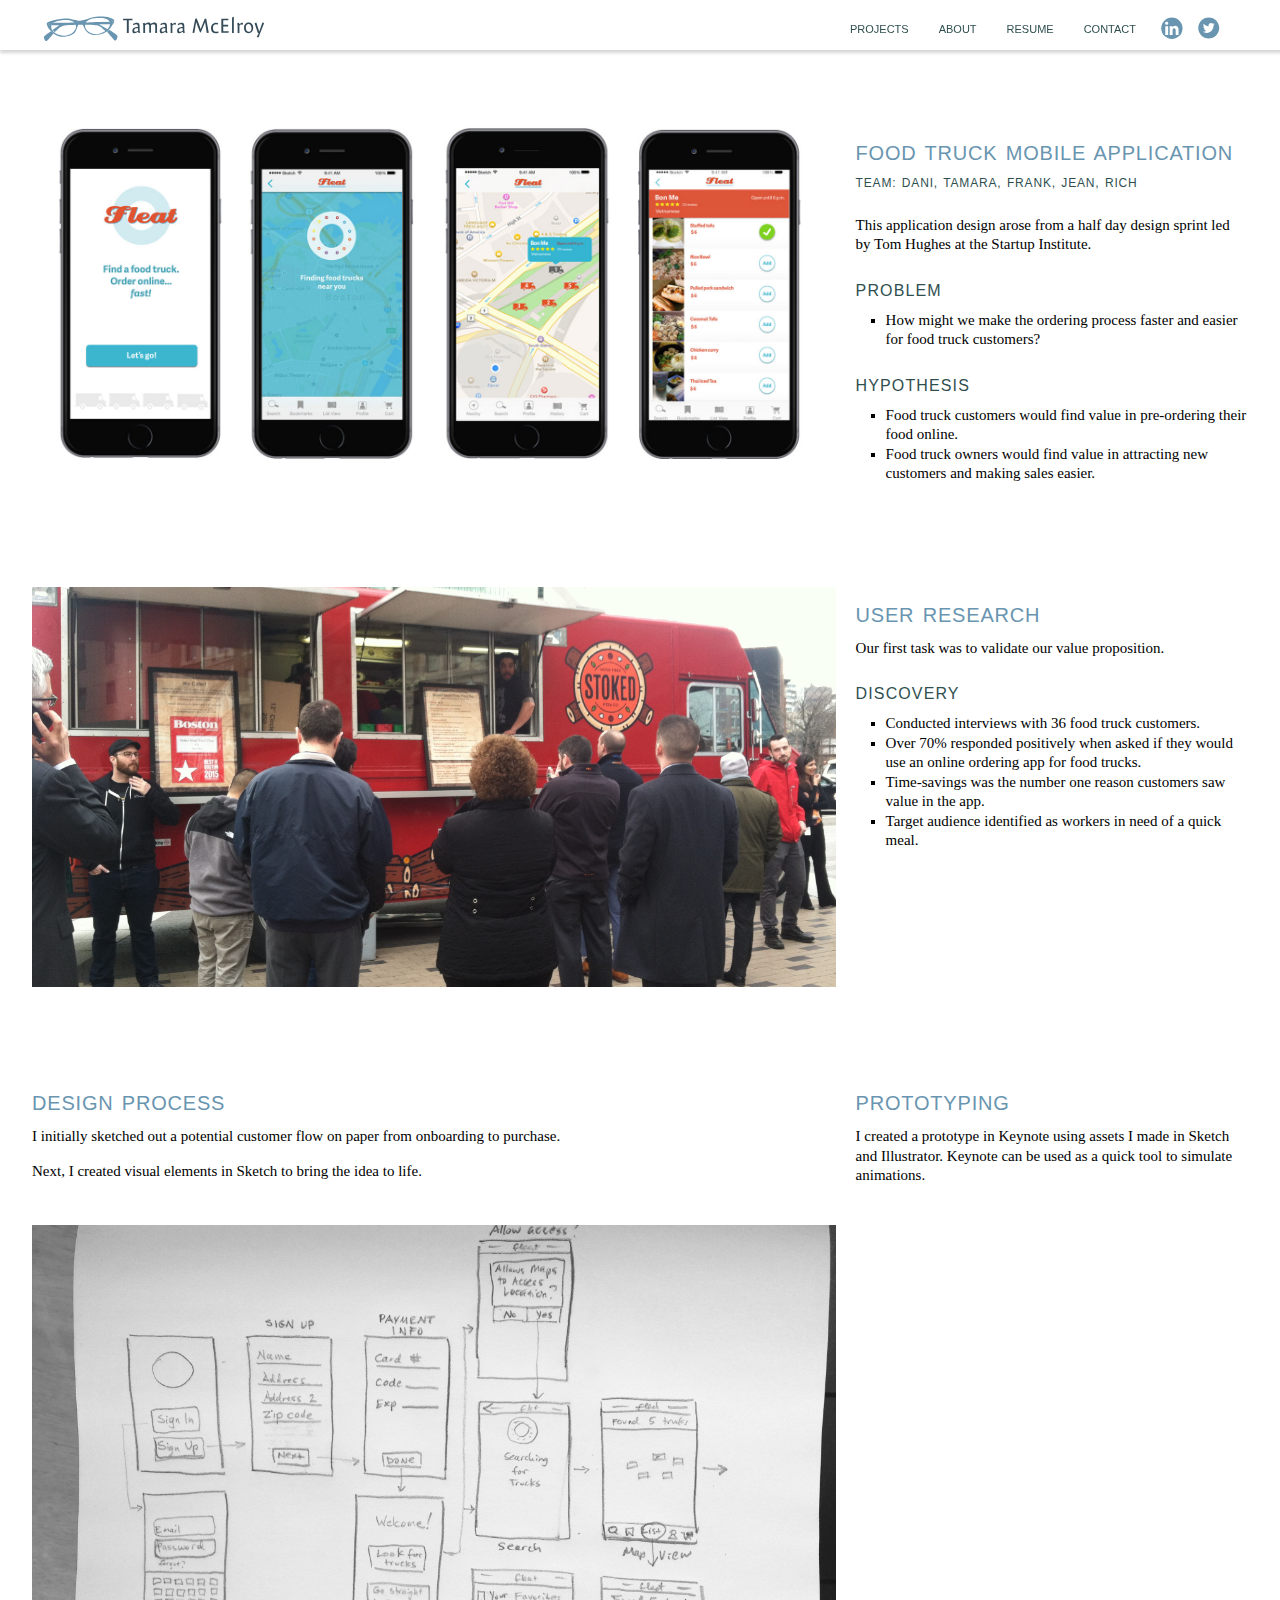
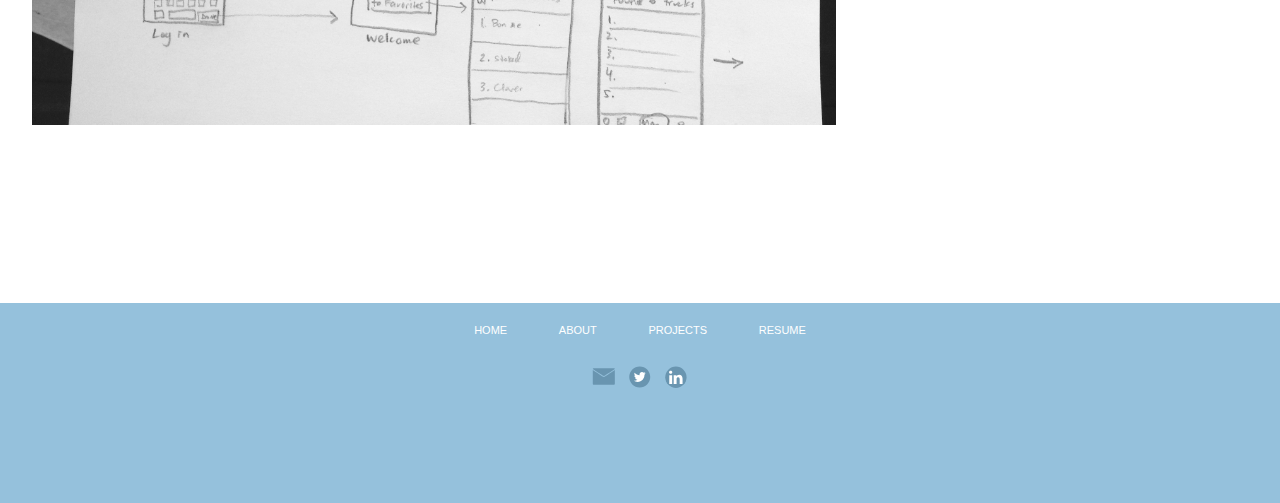
==== food-truck-mobile-app.html @ 0c9d53af "added new files" ====
<!DOCTYPE html>
<html lang="en">
	<head>
		<title>Tamara McElroy - Food Truck Mobile App</title>
        <meta charset="utf-8" />
          <meta name="description" content="Concept for food truck mobile application" />
          <meta name="keywords" content="" />
          <meta name="robots" content="index, follow" />
        <meta name="viewport" content="width=device-width, initial-scale=1, maximum-scale=1" />
        
        <link rel="shortcut icon" type="image/png" href="/favicon.png"/>
<!-- Style Sheets -->
       <link rel="stylesheet" href="http://normalize-css.googlecode.com/svn/trunk/normalize.css" >
        <link href = "css/styles.css" rel = "stylesheet" />
        <link rel="stylesheet" type="text/css" media="all" href="css/reset.css" />
        
<!--Scripts -->
    <script type="text/javascript">
	if (typeof jQuery == 'undefined')
		document.write(unescape("%3Cscript src='js/jquery-1.9.js'" + 							"type='text/javascript'%3E%3C/script%3E"))
</script>
<script type="text/javascript" src="js/trunk.js"></script>
<script type="text/javascript" src="js/scripts.js"></script>

        
	</head>
	<body>
    <div class="container">
		<header id="top" class="slide">
                <ul id="navToggle" class="burger slide">
                   <li></li><li></li><li></li><li></li>
		          </ul>
                <a href="index.html"><h1>Tamara McElroy Design</h1></a>
         </header>
          <nav id = "navMain" class="slide">
            <ul>
                <li><a href="../index.html#portfolio">PROJECTS</a></li>
                <li><a href="#about">ABOUT</a></li>
                <li><a href="../images/ResumeMap.pdf" target= "_blank">RESUME</a></li>
                <li><a href="mailto:hello.tamaramc@gmail.com">CONTACT</a></li>
                <li class="tw icon"><a href="https://twitter.com/tjmc3lroy" target="_blank"></a></li>
                <li class="in icon social"><a href="https://www.linkedin.com/in/tamara-mcelroy-36450b14" target="_blank"></a></li>
            </ul>
        </nav>
       
       <!-- Banner Section -->
     
        
    <!-- Work Section -->
      <section id="portfolio" class="section content slide full-wt">
          <!-- row 1 -->
          <div class="row mobile-width">
               <div class="column span_8_of_12">
                   <div class="fd-trk2"></div> 
                </div>
	           <div class="column span_4_of_12  add-space ">
		         <h3 class="portfolio-heading init ">Food Truck Mobile Application</h3>
                   <p class="portfolio-subhead sm">Team: Dani, Tamara, Frank, Jean, Rich</p>
                <p>This application design arose from a half day design sprint led by Tom Hughes at the Startup Institute.</p>
                <h6 class="portfolio-subhead">Problem</h6>
                   <ul>
                    <li>How might we make the ordering process faster and easier for food truck customers? </li>
                </ul>
                   <h6 class="portfolio-subhead">Hypothesis</h6>
                <ul>
                    <li>Food truck customers would find value in pre-ordering their food online. </li>
                    <li>Food truck owners would find value in attracting new customers and making sales easier. </li>
                </ul>
                
                </div>
		</div>
		<!-- row 2 -->
		  <div class="row add-space">
               <div class="column span_8_of_12">
                   <div class="fd-trk1"></div> 
                </div>
	           <div class="column span_4_of_12 mobile-width">
		         <h3 class="portfolio-heading">User Research</h3>
                <p>Our first task was to validate our value proposition.</p>
                <h6 class="portfolio-subhead">Discovery</h6>
                <ul>
                    <li>Conducted interviews with 36 food truck customers.</li>
                    <li>Over 70% responded positively when asked if they would use an online ordering app for food trucks. </li>
                     <li>Time-savings was the number one reason customers saw value in the app.</li>
                    <li>Target audience identified as workers in need of a quick meal.</li>
                </ul>
                </div>
		</div>
		<!-- row 3 headings -->
        <div class="row add-space">
          <div class="column span_8_of_12 mobile-width">
		         <h3 class="portfolio-heading">Design Process</h3>
              <p>I initially sketched out a potential customer flow on paper from onboarding to purchase.</p> <p>Next, I created visual elements in Sketch to bring the idea to life.</p>       
          </div>
            <div class="column span_4_of_12 mobile-width">
		         <h3 class="portfolio-heading">Prototyping</h3>
              <p>I created a prototype in Keynote using assets I made in Sketch and Illustrator. Keynote can be used as a quick tool to simulate animations.</p>       
          </div>
          </div>
          
          <!-- row 3 main-->
		<div class="row">
	           <div class="column span_8_of_12">
		          <div class="fd-trk-sketch1"></div>
                </div>
			 
            <div class="column span_4_of_12">
	           <div class="fd-trk-sketch3">
               <iframe src="https://player.vimeo.com/video/161415992?portrait=0" width="289" height="600" frameborder="0" webkitallowfullscreen mozallowfullscreen allowfullscreen></iframe></div>
              </div>
		</div>
       
	
    </section>
        
        
     <!-- Footer Section -->
        <footer class="content slide">
            <div class="row group">
               <div class="column span_2_of_4 connect">
                   
                   <div class="submenu">
                    <ul>
                        <li><a href = "index.html">HOME</a></li>
                        <li><a href = "#about">ABOUT</a></li>
                         <li><a href="#portfolio">PROJECTS</a></li>
                        
                        <li><a href = "../images/ResumeMap.pdf">RESUME</a></li>
                    </ul>
                   </div>
                    <div class="ftr-social">
                       <ul>
                           <li class="mail icon">
                               <a href="mailto:hello.tamaramc@gmail.com"></a>
                           </li>
                           <li class="tw icon"><a href="https://twitter.com/tjmc3lroy" target="_blank"></a></li>
                           <li class="in icon social"> <a href="https://www.linkedin.com/in/tamara-mcelroy-36450b14" target="_blank"></a></li>
                        </ul>
                   </div>
                </div>  
           </div> 
        </footer>
    </div>
	</body>
</html>
---- css/styles.css ----
html,body,div,span,applet,object,iframe,h1,h2,h3,h4,h5,h6,p,blockquote,pre,a,abbr,acronym,address,big,cite,code,del,dfn,em,img,ins,kbd,q,s,samp,small,strike,strong,sub,sup,tt,var,b,u,i,center,dl,dt,dd,ol,ul,li,fieldset,form,label,legend,table,caption,tbody,tfoot,thead,tr,th,td,article,aside,canvas,details,embed,figure,figcaption,footer,header,hgroup,menu,nav,output,ruby,section,summary,time,mark,audio,video{margin:0;padding:0;border:0;font-size:100%;font:inherit;vertical-align:baseline}article,aside,details,figcaption,figure,footer,header,hgroup,menu,nav,section{display:block}body{line-height:1}ol,ul{list-style:none}blockquote,q{quotes:none}blockquote:before,blockquote:after,q:before,q:after{content:'';content:none}table{border-collapse:collapse;border-spacing:0}
/*THIS IS FOR THE REVISION OF THE LANDING PAGE*/
/* Custom CSS */
@import url(https://fonts.googleapis.com/css?family=Raleway:400,700);

a {
    text-decoration: none;
    color: rgb(88, 87, 87);
}
a:hover {
    color: #b1459e;
}

body {
    background-image: url('../images/wheel-pattern2.png');
    background-size: 120px;
    background-repeat: repeat;
    font-family: serif;
    font-size: 1.1vw;
    height: auto;
    background-color: rgb(149, 193, 220);
}

p {
    font-size: 15px;
    font-family: 'Times', serif;
    line-height: 1.3;
    font-weight: 400;
    margin-bottom: 1em;
}

h1 {
    font-family: 'Georgia', serif;
}

 h1 {
    background-image: url('../images/TamaraMcElroyDesign.svg');
    width: 260px;
    height: 42px;
    white-space: nowrap;
    overflow: hidden;
    text-indent: 100%;
    background-repeat: no-repeat;
    background-size: contain;
}

h2, h3, h4 {  
    font-family: 'Raleway', 'Arial', sans-serif;
    font-weight: 400;
    color: #888888;
    position: relative;
    text-align: center;
    line-height: 1.35em;
    margin-top: 15px;
}

h2 {
    font-size: 2.5em;
}

h3 {
    font-size:1.65em;
}

h4 {
    font-size: 1.65em;
    }

h4 a {
    color: #888888;
}
h4 a:hover {
    color: #b1459e;  
}

h5 {
    font-family: serif;
    font-size: 16px;
    line-height: 1.3;
    font-weight: 400;
    text-align: left;
    margin-bottom: 1em;
}

h6 {
    font-family: 'Raleway', 'Arial', sans-serif;
    font-size: 18px;
    color: #5F5C5C;
    text-align: left;
    margin-bottom: 12px;
    font-weight: 400;
}

.subhead {
    font-size: 14px;
}
h6 span {
    font-style: italic;
}

.centered {
    margin-right:auto;
    margin-left:auto;
    float:none;
}


/* GRID */

.container {
    overflow:hidden;
    /*  Prevents Flickering  */
	-webkit-backface-visibility: hidden;
	-moz-backface-visibility: hidden;
	-ms-backface-visibility: hidden;
}

.row {
    clear: both;
    margin: 0 auto;
    width: 95%;
    padding: 0;
}

.row:after {
	content: "";
	clear: both;
	height: 0;
	visibility: hidden;
	display: block;
}

.section {
	clear: both;
	padding: 0px;
	margin: 0px;
}

.block {
	width: 100%;
	height: 400px;
	background: gray;
}
/*  COLUMN SETUP  */

.column {
	display: block;
	float:left;
	margin: 1% 0 1% 1.6%;
}
.column:first-child { margin-left: 0; }


/*  GROUPING  */

.group:before,
.group:after { content:""; display:table; }
.group:after { clear:both;}
.group { zoom:1; /* For IE 6/7 */ }

.span_12_of_12 {
	width: 100%;
}

.span_11_of_12 {
  	width: 91.53%;
}
.span_10_of_12 {
  	width: 83.06%;
}

.span_9_of_12 {
  	width: 74.6%;
}

.span_8_of_12 {
  	width: 66.13%;
}

.span_7_of_12 {
  	width: 57.66%;
}

.span_6_of_12 {
  	width: 49.2%;
}

.span_5_of_12 {
  	width: 40.73%;
}

.span_4_of_12 {
  	width: 32.26%;
}

.span_3_of_12 {
  	width: 23.8%;
}

.span_2_of_12 {
  	width: 15.33%;
}

.span_1_of_12 {
  	width: 6.866%;
}



/* Header */

header  {
    height: 30px;
    width: 100%;
    position: fixed;
    background-color: white;
    box-shadow: 0px 3px 3px rgba(136, 136, 136, 0.34);
    z-index: 200;
    padding: 10px;
}

header h1 {
	color: #fff;
	text-align: center;
	margin: 5px 0px;
	display: block;
}

/* Navigation */

.burger {
    position: absolute;
	float: right;
	padding: 10px;
	top: 4px;
	left: 10px;
    display: none;
}

.burger li {
	width: 30px;
	height: 4px;
	background-color: lightgray;
	border-radius: 3px;
	margin: 5px 0;
}

.burger.open li {background-color: #d9dde1;}

nav {
    position: fixed;
	top: 0;
	right: 55px;
    z-index: 250;
}

nav li {
    display: inline-block; 
    float:left;
}

nav li a {
    font-family: 'Arial', sans-serif;
    font-size: 11px;
    color: darkslategray;
    padding: 24px 15px;
    display: block;
}

nav li a:hover {
    color: #FF8E03;
}

.invisible {
   visibility: hidden;
}

.social {
    width: 72px;
    height: 35px;
    display:flex;
    float:right;
    margin:0 0px;
}

.icon {
    width: 32px;
    display:flex;
    float:right;
    margin-top: 12px;
    margin-left: 5px;
}


.icon a {
width:32px;
height:32px;
background-size:contain;
background-repeat: no-repeat;
}

.tw {
background-image: url("../images/twitter-wht.svg");       
background-repeat: no-repeat;
width: 32px;
height: 32px;
background-size:contain;

}
.tw:hover {
background-image: url("../images/twitter-on.svg");
background-repeat: no-repeat;
width: 32px;
height: 32px;
background-size:contain;
}

.in {
background-image: url("../images/linkedin.svg");
background-repeat: no-repeat;
width: 32px;
height: 32px;
background-size:contain;
}

.in:hover {
background-image: url("../images/linkedin-on.svg");
background-repeat: no-repeat;
width: 32px;
height: 32px;
background-size:contain;
}

.mail {
background-image: url("../images/mail.svg");
background-repeat: no-repeat;
width: 32px;
height: 32px;
background-size:contain;
}
.mail:hover {
background-image: url("../images/mail-on.svg");
background-repeat: no-repeat;
width: 32px;
height: 32px;
background-size:contain;
}

/* Main Content */

section {
    position: relative;
    width: 100%;
    height: auto;
    border:none;
    margin: 0px auto;
}

/* Banner Section */

#hero {
    width: 100%;
    height: 95vh;
    background: gray;
    background-image: url("../images/hero-bw2.jpg");
    background-size: cover;
    background-attachment: fixed;
    color: white;
    text-align: center;
    z-index: 0;
    
}

#hero p {
    text-align: center;
    line-height: 1.3;
    color: white;
    font-size: 16px;
    font-family: 'Arial', sans-serif;
    letter-spacing: .06em;
}

.btn a {
    display: block;
    width: 200px;
    height: 40px;
    background: #ff8e03;
    margin: 15px auto;
    border-radius: 35px;
    border: none;
    color: white;
    text-align: center;
    letter-spacing: .05em; 
    box-shadow: 0px 3px 3px rgba(136, 136, 136, 0.34);
    z-index: 5;  
}

.btn a:hover {
    background: #f96700; 
    background: -webkit-linear-gradient(rgba(255, 141, 0, 0.6),#F96700);;(255, 141, 0, 0.6); /* For Safari 5.1 to 6.0 */
    background: -o-linear-gradient(rgba(255, 141, 0, 0.6),#F96700); /* For Opera 11.1 to 12.0 */
    background: -moz-linear-gradient(rgba(255, 141, 0, 0.6),#F96700); /* For Firefox 3.6 to 15 */
    background: linear-gradient(rgba(255, 141, 0, 0.6),#F96700); /* Standard syntax */
    box-shadow: 0px 6px 6px rgba(136, 136, 136, 0.34);
}

.btn p {
    font-family: 'Arial', sans-serif;
    margin-top: 35%;
    padding-top: 5%;
}
.message {
    margin-right:auto;
    margin-left:auto;
    float:none;
}

.message span {
    font-style: italic;
    font-size: .9em;
    color: #fff;
    margin-left: 5px;
}

.message span:hover {
    color: #FF8E03;  
}

.message h3 {
    color: white;
    margin-top: 15%;
    font-size: 3em;
    padding-bottom: 1%;
}
.message h5 {
    font-family: serif;
    font-size: 16px;
    line-height: 1.3;
    font-weight: 400;
    text-align: center;
    margin-bottom: 1em;
    padding-top: 20px;
}


.welcome {
    display: none;
}

.center {
    margin-left: auto;
    margin-right: auto;
    text-align: center;
}
.center span {
    font-style: italic;
    font-size: 18px;
    color: #6995B0;
}

.full-wt {
    width: 100%;
    background: #fff;
}
/* Portfolio Section */

#portfolio {
    padding-top: 5%;
    height: 100%; 
    padding-bottom: 5%;
}

.bx {
    background-repeat: no-repeat;
    
}

.blk1 {
    height: 80vh;
    background-image: url('../images/Fleat-page-full.jpg');
    background-size: contain;
}

.blk3 {
    height: 80vh;
    background-image: url('../images/WeSpire.gif');
    background-size: contain;
    background-position: center;
}
.blk4 {
    height: 80vh;
    background-image: url('../images/BPM-Wireframe2.png');
    background-size: cover;
}

.hidden {
    display: none;
    text-align: left;
    color: darkslategray;
    font-size: 1.5em;
    font-family: 'Raleway', sans-serif;
    text-transform: uppercase;
    position: relative;
    top: 180px;
    left: 8%;
    letter-spacing: .07em;
    word-spacing: .1em;
}

.ital {
    text-transform: none;
    font-size: 1em;
    font-style: italic;
    margin-top: -15px;
}

.bx:hover > .hidden {
    display: block;
}

.bx:hover > .screen {
    width: 45%;
    height: 31%;
    position: absolute;
    background-color: #fff;
    opacity:0.9;
}

/* Individual Portfolio Pages */

.add-space {
    margin-top: 5%;
}

.portfolio-heading {
    color: #6995B0;
    text-align: left;
    letter-spacing: .04em;
    word-spacing: .1em;
    text-transform: uppercase;
    font-size: 20px;
    font-family: 'Raleway', sans-serif;
    margin-bottom: .5em
}

.portfolio-heading.init{
    margin-bottom: 0px;
}
.portfolio-subhead {
    color: darkslategray;
    text-align: left;
    letter-spacing: .07em;
    word-spacing: .1em;
    text-transform: uppercase;
    font-size: 16px;
    font-family: 'Raleway', sans-serif;
    padding-top: .8em;
}

.portfolio-subhead.sm {
    font-size: 12px;
    padding-bottom: 1em;
}


#portfolio ul {
    font-size: 15px;
    font-family: 'Times', serif;
    line-height: 1.3;
    font-weight: 400;
    margin-bottom: 1em;
    list-style-type: square;
    margin-left: 2em;
    
}
.fd-trk1 {
    height: 400px;
    background-color: white;
    background-image: url('../images/food-truck-crowd.jpg');
    background-size: cover;
    background-position: 0px;
}

.fd-trk2 {
    height: 400px;
    background-color: white;
    background-image: url('../images/Fleat-page-full.jpg');
    background-size: contain;
    background-position: 0px;
    background-repeat: no-repeat;
    margin-top: 2%;
   
}

.fd-trk-sketch1 {
    height: 500px;
    background-color: white;
    background-image: url('../images/user-flow.jpeg');
    background-size: cover;
    background-position: 25%;
    background-repeat: no-repeat; 
}
.fd-trk-sketch3 {
    margin-left: 10%;
}


.visual-1 {
    height: 400px;
    background-color: white;
    background-image: url('../images/fleat-assets.jpg');
    background-size: cover;
    background-position: center;
    background-repeat: no-repeat;
}
#main {
    max-width: 1080px;
    margin: 0px auto;
    position: relative;
    
}

/* About Section */

.about {
    height: 60px;
    margin-right:auto;
    margin-left:auto;
    float:none;
    padding-top: 10px;
}

.about h4 {
    font-family: 'Raleway', 'Arial', sans-serif;
    font-weight: 400;
    text-align: left;
    font-size: 1.65em;
    color: white;
    margin-left: 10px;
    margin-top: 0;
}

.about p {
    color:white;
    text-align: right;
    font-family: 'Times', serif;
}
.about span {
    color: white;
}
.about a:hover {
    color: white;
}

.about-img {
    height: 300px;
    background: white;
    background-image: url("../images/tamara-mcelroy-designer.jpg");
    background-repeat: no-repeat;
    overflow: hidden;
    background-size: contain;
    float: left;
    margin-top: 30px;
}

.title {
    width: 200px;
    display: inline-block;
}
.helper-text {
    width: 50px;
    float: right;
    position: relative;
    bottom: 10px;
}

.back-text {
    width: 80px;
    float: left;
    position: relative;
    bottom: 20px;
}
.top {
    font-style: italic;
}

.body-content {
    background: #fff;
    padding: 20px 0 40px 0;
    color: #5F5C5C;
}


.body-content span {
    font-style: italic;
}



/* Footer */

footer {
    position:relative;
    width: 100%;
    color: #fff;
    background: rgb(149, 193, 220);
    margin:0px auto;
    min-height: 200px;
    z-index: 1;
}

.connect {
    margin-right: auto;
    margin-left: auto;
    float: none;
    padding-top: 10px;
}

.connect h3 {
    font-family: 'Times', serif;
    font-style: italic;
    font-size: 18px;
    color: white;
    padding-bottom: 0;
}
.ftr-social {
    position: relative;
    height: 40px;
}

.ftr-social ul {
    margin-right: auto;
    margin-left: auto;
    text-align: center;
}

footer .icon {
    margin-top: 0;
    margin-left: 0;
    float: none;
    display: inline-block;
}


footer li {
    display: inline-block;
}

.submenu {
    color: white;
    font-family: 'Arial', sans-serif;
    font-size: 11px;  
    text-align: center;
}
.submenu a {
    color: white;
}
.submenu a:hover {
    color: #FF8E03;
}
.submenu li {
    margin: 0 2% 2%;
}

/*  @MEDIA */

@media (min-width: 1200px)
.container {
    width: 1170px;
}

@media (min-width: 992px)
.container {
    width: 970px;}
 .process-item img {
        background-size: cover;
        width: 100%;
    }

@media only screen and (max-width: 890px){
    
    .mobile-width{
        width: 90%;
        margin-left: 5%;
    }
    
    .mobile-width.column:first-child { margin-left: 5%; }
    h1 {
    margin-left: auto;
    margin-right: auto;
    }
    h4 {font-size: 3em;
    margin-top: 20px;}
    header {
	height: 50px;
    width: 100%;
	position: fixed;
	}
    
    header h1 {
    margin-left: 30%;
    width: 220px;
    height: 50px;
    }
    nav {
        z-index: -1;
    }
    .invisible {
   visibility: initial;
       margin-top: -20%;
        
}
   .span_1_of_12, .span_2_of_12, .span_3_of_12, .span_4_of_12, .span_5_of_12, .span_6_of_12, .span_7_of_12, .span_8_of_12, .span_9_of_12, .span_10_of_12, .span_11_of_12, .span_12_of_12 {
	width: 100%; 
	}
 
    
    .message h3 {
    color: white;
    margin-top: 120px;
    font-size: 24px;
    padding-bottom: 20px;
}
    #hero {
    width: 100%;
    height: 350px;
    }
    #hero p {
        font-size: 12px;
    }
    
    .btn a {
    display: block;
    width: 140px;
    height: 30px;}
    
    #portfolio {
        padding: 0;
    }
  
    .blk1 {
    margin-top: 5%;
    height: 30vh;
    }
    
    .fd-trk2 {
        height: 200px;
        margin-top: 20%;
    }
    
    .bx:hover > .hidden {
        display: none;
    }
    
    .bx:hover > .screen {
        display: none;
    }
    
    .blk4 {
        background-size: contain;
    }
    .about-img {
        background-size: cover;
    }
    .helper-text {
        display: none;
    }
     .title {
        padding-bottom: 10px;
    }
    #process, #visual {
        height: 300px;
    }
    
    .process-item {
        height: 250px;
        width: 100%;
    }
    .process-item img {
        background-size: cover;
        width: 100%;
    }
    .caption {
        position: relative;
        top: 15px;
    }
    .last {
        padding-bottom: 20px;
    }
    
}

@media only screen and (max-width: 780px) {

header {
	height: 50px;
	background-color: #fff;
	position: fixed;
	width: 100%;
	
		/* starting point */
	-webkit-transform: translate3d(0,0,0);
	-moz-transform: translate3d(0,0,0);
	transform: translate3d(0,0,0);
}
header h1 {
	color: #ffffff;
	text-align: center;
	padding-left: 0;
	display: block;
    margin-left: 30%;
    width: 220px;
    height: 50px;
}

nav {
        z-index: 0;
    }
.burger {display: block;}


/*  Nav Drawer Layout  */
nav {position: relative;}

nav ul {
	height: 100%;
	overflow-y: auto;
    
}
nav li {
	display: block;
	float: none;
}
nav li a {
	padding: 22px 25px;
	letter-spacing: 3px;
	font-size: 14px;
}
nav li a.logo {
	display: none;
}
nav li a.active {
	color: #b1459e;
	background-color: #fff;
    opacity:0.4;
}
nav li a:hover {
	color: #b1459e;
	background-color: #fff;
    opacity:0.4;
}
nav li:first-child a.active,
nav li:first-child a:hover 
{border-radius: 10px 0 0 0;}

.header-section {margin-top: 60px;}

  .icon {
    display:none;
    }


/* NAVIGATION ANIMATION */
nav {
	width: 93%;
	height: 100%;
	position: fixed;
	left: 0;
	top: 0;
	margin: 0;
	border-radius: 8px;
	
	/* starting point */
	opacity: .3;
	-webkit-transform: translate3d(5%,0,0)scale(.97);
	-moz-transform: translate3d(5%,0,0)scale(.97);
	transform: translate3d(5%,0,0)scale(.97);
}

/*Nav Expanding Open Effect*/
nav.open {
	opacity: 1;

	-webkit-transform: translate3d(0,0,0)scale(1);
	-webkit-animation: slideIn .35s ease-in-out;
	
	-moz-transform: translate3d(0,0,0)scale(1);
	-moz-animation: slideIn .35s ease-in-out;
	
	transform: translate3d(0,0,0)scale(1);
	animation: slideIn .35s ease-in-out;
}
@-webkit-keyframes slideIn {
	0%       {opacity: .3;
				-webkit-transform: translate3d(5%,0,0)scale(.97);}
	100%  {opacity: 1;
				-webkit-transform: translate3d(0,0,0)scale(1);}
}
@-moz-keyframes slideIn {
	0%      {opacity: .3;
				-moz-transform: translate3d(5%,0,0)scale(.97);}
	100%  {opacity: 1;
				-moz-transform: translate3d(0,0,0)scale(1);}
}
@keyframes slideIn {
	0%      {opacity: .3;
				transform: translate3d(5%,0,0)scale(.97);}
	100%  {opacity: 1;
				transform: translate3d(0,0,0)scale(1);}
}

/*Nav Shrinking Closed Effect*/
nav.close {
	opacity: .3;
	
	-webkit-transform: translate3d(5%,0,0)scale(.97);
	-webkit-animation: slideOut .3s ease-in-out;
	
	-moz-transform: translate3d(5%,0,0)scale(.97);
	-moz-animation: slideOut .3s ease-in-out;
	
	transform: translate3d(5%,0,0)scale(.97);
	animation: slideOut .3s ease-in-out;
}
@-webkit-keyframes slideOut {
	0%      {opacity: 1;
				-webkit-transform: translate3d(0,0,0)scale(1);}
	100%  {opacity: .3;
				-webkit-transform: translate3d(5%,0,0)scale(.97);}
}
@-moz-keyframes slideOut {
	0%      {opacity: 1;
				-moz-transform: translate3d(0,0,0)scale(1);}
	100%  {opacity: .3;
				-moz-transform: translate3d(5%,0,0)scale(.97);}
}
@keyframes slideOut {
	0%      {opacity: 1;
				transform: translate3d(0,0,0)scale(1);}
	100%  {opacity: .3;
				transform: translate3d(5%,0,0)scale(.97);}
}



/* CONTENT ANNIMATION */
.content {
	/* starting point */
	-webkit-transform: translate3d(0,0,0);
	-moz-transform: translate3d(0,0,0);
	transform: translate3d(0,0,0);
	z-index: 1;
}

/*Content Sliding Open Effect*/
header.open,
.content.open 
{   
	-webkit-transform: translate3d(240px,0,0);
	-webkit-animation: open .5s ease-in-out;
	
	-moz-transform: translate3d(240px,0,0);
	-moz-animation: open .5s ease-in-out;
	
	transform: translate3d(240px,0,0);
	animation: open .5s ease-in-out;
}
@-webkit-keyframes open {
	0%      {-webkit-transform: translate3d(0,0,0);}
	70%    {-webkit-transform: translate3d(260px,0,0);}
	100%  {-webkit-transform: translate3d(240px,0,0);}
}
@-moz-keyframes open {
	0%      {-moz-transform: translate3d(0,0,0);}
	70%    {-moz-transform: translate3d(260px,0,0);}
	100%  {-moz-transform: translate3d(240px,0,0);}
}
@keyframes open {
	0%      {transform: translate3d(0,0,0);}
	70%    {transform: translate3d(260px,0,0);}
	100%  {transform: translate3d(240px,0,0);}
}

/*Content Sliding Closed Effect*/
header.close,
.content.close 
{
	-webkit-transform: translate3d(0,0,0);
	-webkit-animation: close .3s ease-in-out;
	
	-moz-transform: translate3d(0,0,0);
	-moz-animation: close .3s ease-in-out;
	
	transform: translate3d(0,0,0);
	animation: close .3s ease-in-out;
}
@-webkit-keyframes close {
	0%      {-webkit-transform: translate3d(240px,0,0);}
	100%  {-webkit-transform: translate3d(0,0,0);}
}
@-moz-keyframes close {
	0%       {-moz-transform: translate3d(240px,0,0);}
	100%  {-moz-transform: translate3d(0,0,0);}
}
@keyframes close {
	0%       {transform: translate3d(240px,0,0);}
	100%  {transform: translate3d(0,0,0);}
}

}
  
@media only screen and (max-width: 480px) {
    
    
    header {width: 100%;
    position: fixed;}
    
    header h1 {
    margin-left: 17%;
    width: 220px;
    height: 50px;
    }
    section {width: 100%;}
    .row {width: 100%;}
    .column { margin: 1% 0 1% 0%; }
    .container {width: 100%; padding: 0 0;}
    .span_1_of_12, .span_2_of_12, .span_3_of_12, .span_4_of_12, .span_5_of_12, .span_6_of_12, .span_7_of_12, .span_8_of_12, .span_9_of_12, .span_10_of_12, .span_11_of_12, .span_12_of_12 {
	width: 100%; 
	}
    .quote {font-size: 4em; }
    .invisible {
    visibility: initial;
    margin-top: -10%;
    text-align: center;
    text-decoration: underline;
}
    .message p {
    text-align: center;
    line-height: 1.3;
    font-size: 14px;
    padding: 0 10px;
    }
    
    .message h5 {
    padding-right: 20px;
    padding-left: 20px;
    }
    .mobile-width{
        width: 90%;
        margin-left: 5%;
    }
    
    #portfolio {
        padding: 0;
    }
    
    #process, #visual {
        font-size: 5vw;
        height: 30vh;
        width: 100%;
    }
    #process p {
        font-size: 1em;
    }
    
    .process-item {
        height: 200px;
    }
   .process-item img {
        background-size: contain;
        height: 200px;
    }
     #visual {
        margin-bottom: 1.1vh;
    }
    #visual p {
        margin-top: 3vh;
    }
    .about h4 {
        font-size: 5vw;
        text-align: center;
    }
    .helper-text {
        display: none;
    }
    #about h4 {
        text-align: center;}
    
    .title {
        width: 100%;
        padding-bottom: 10px;
    }
    .body-content h5 {
        padding: 0 15px 0 15px;
    }
    .body-content img {
    width: 40%;
}
    .bx {
        width: 100%;
    }
    
    footer {
        width: 100%
    }
        
    
}
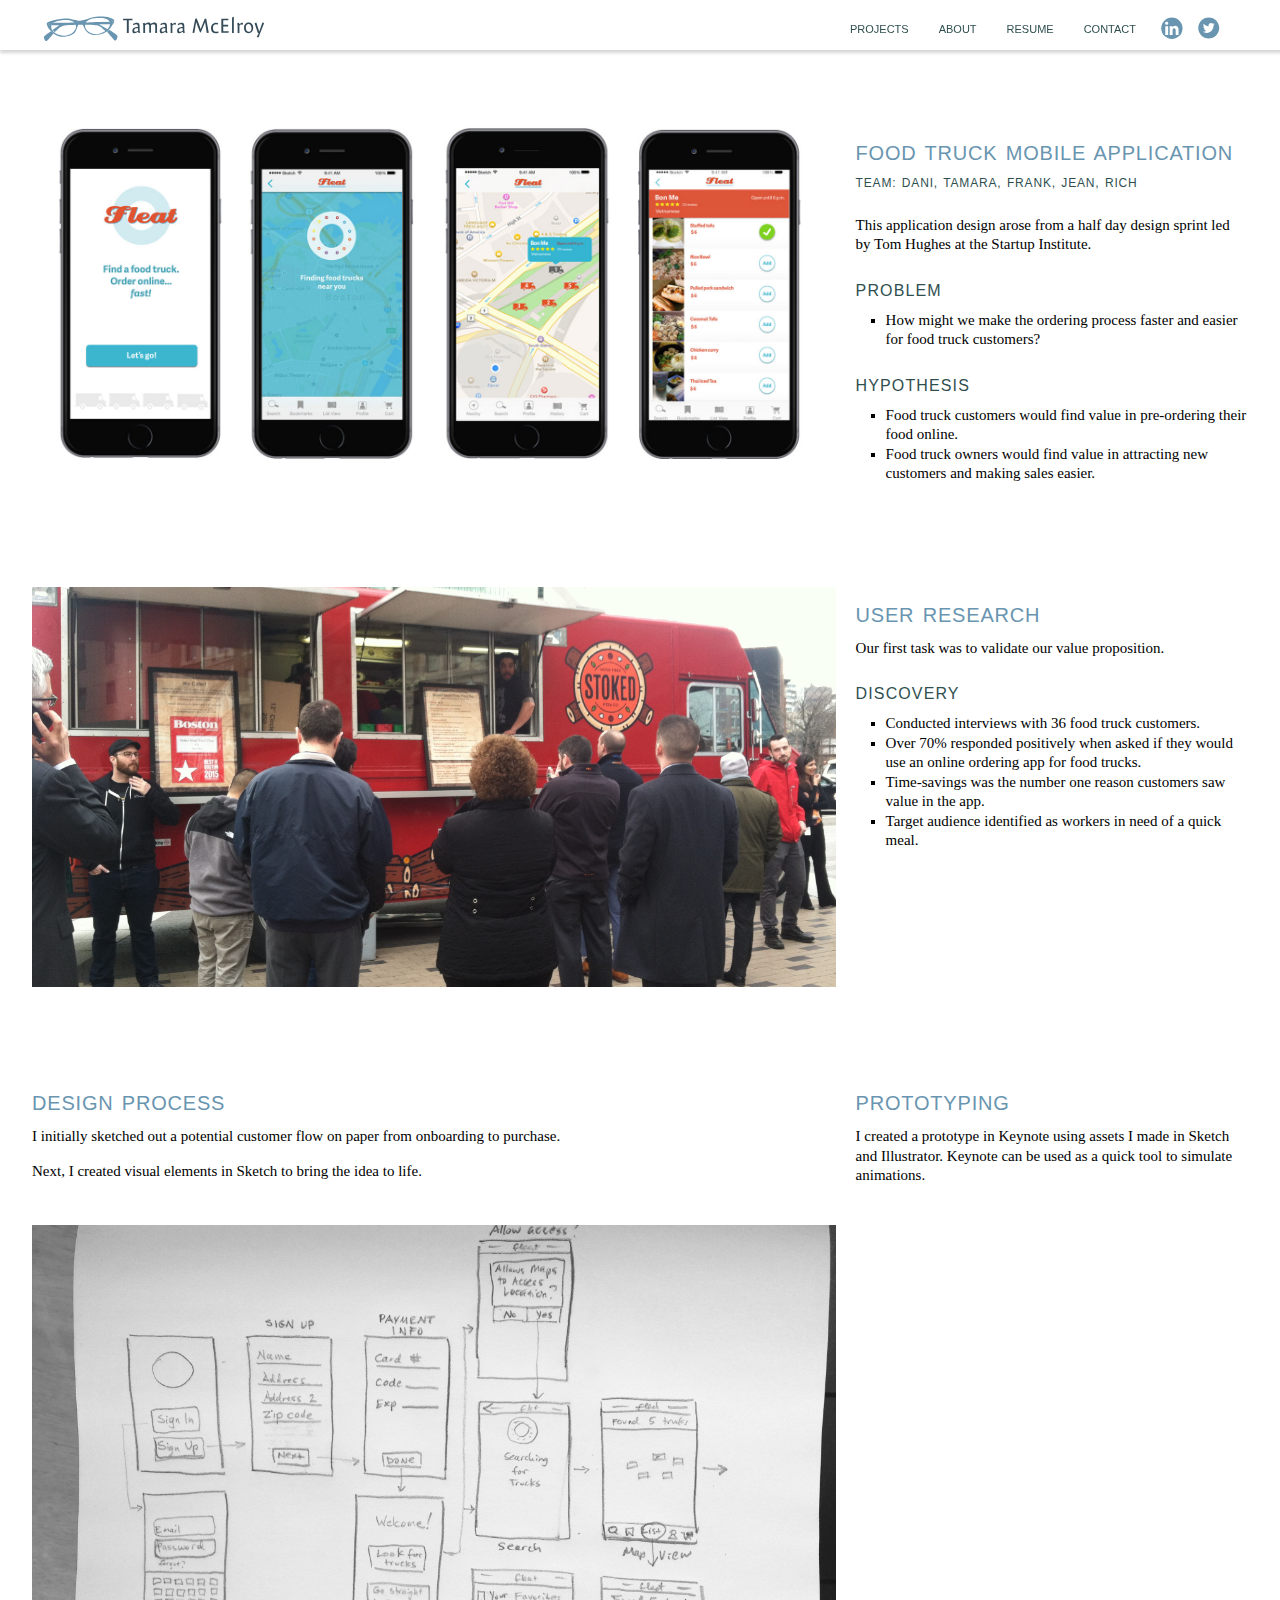
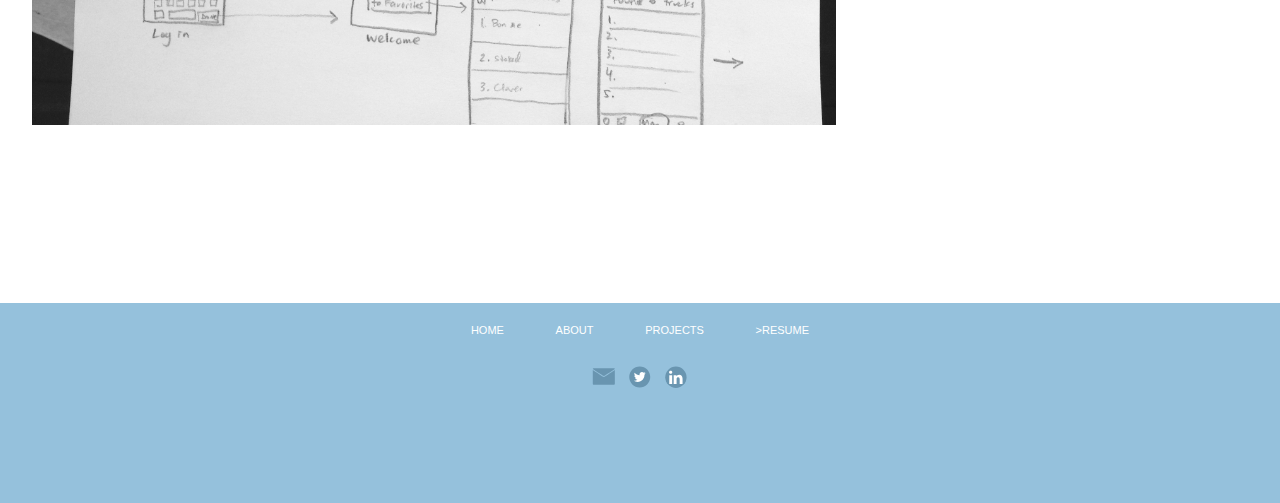
==== commit 6e2f9a5f: "fixed main nav links" ====
--- a/food-truck-mobile-app.html
+++ b/food-truck-mobile-app.html
@@ -35,7 +35,7 @@
           <nav id = "navMain" class="slide">
             <ul>
                 <li><a href="../index.html#portfolio">PROJECTS</a></li>
-                <li><a href="#about">ABOUT</a></li>
+                <li><a href="index.html#about">ABOUT</a></li>
                 <li><a href="../images/ResumeMap.pdf" target= "_blank">RESUME</a></li>
                 <li><a href="mailto:hello.tamaramc@gmail.com">CONTACT</a></li>
                 <li class="tw icon"><a href="https://twitter.com/tjmc3lroy" target="_blank"></a></li>
@@ -87,6 +87,7 @@
                 </div>
 		</div>
 		<!-- row 3 headings -->
+          
         <div class="row add-space">
           <div class="column span_8_of_12 mobile-width">
 		         <h3 class="portfolio-heading">Design Process</h3>
@@ -99,6 +100,7 @@
           </div>
           
           <!-- row 3 main-->
+          
 		<div class="row">
 	           <div class="column span_8_of_12">
 		          <div class="fd-trk-sketch1"></div>
@@ -122,10 +124,10 @@
                    <div class="submenu">
                     <ul>
                         <li><a href = "index.html">HOME</a></li>
-                        <li><a href = "#about">ABOUT</a></li>
-                         <li><a href="#portfolio">PROJECTS</a></li>
+                        <li><a href = "index.html#about">ABOUT</a></li>
+                         <li><a href="index.html#portfolio">PROJECTS</a></li>
                         
-                        <li><a href = "../images/ResumeMap.pdf">RESUME</a></li>
+                        <li><a href = "../images/ResumeMap.pdf" target="_blank">>RESUME</a></li>
                     </ul>
                    </div>
                     <div class="ftr-social">
--- a/css/styles.css
+++ b/css/styles.css
@@ -1205,5 +1205,4 @@
     }
         
     
-}
-
+}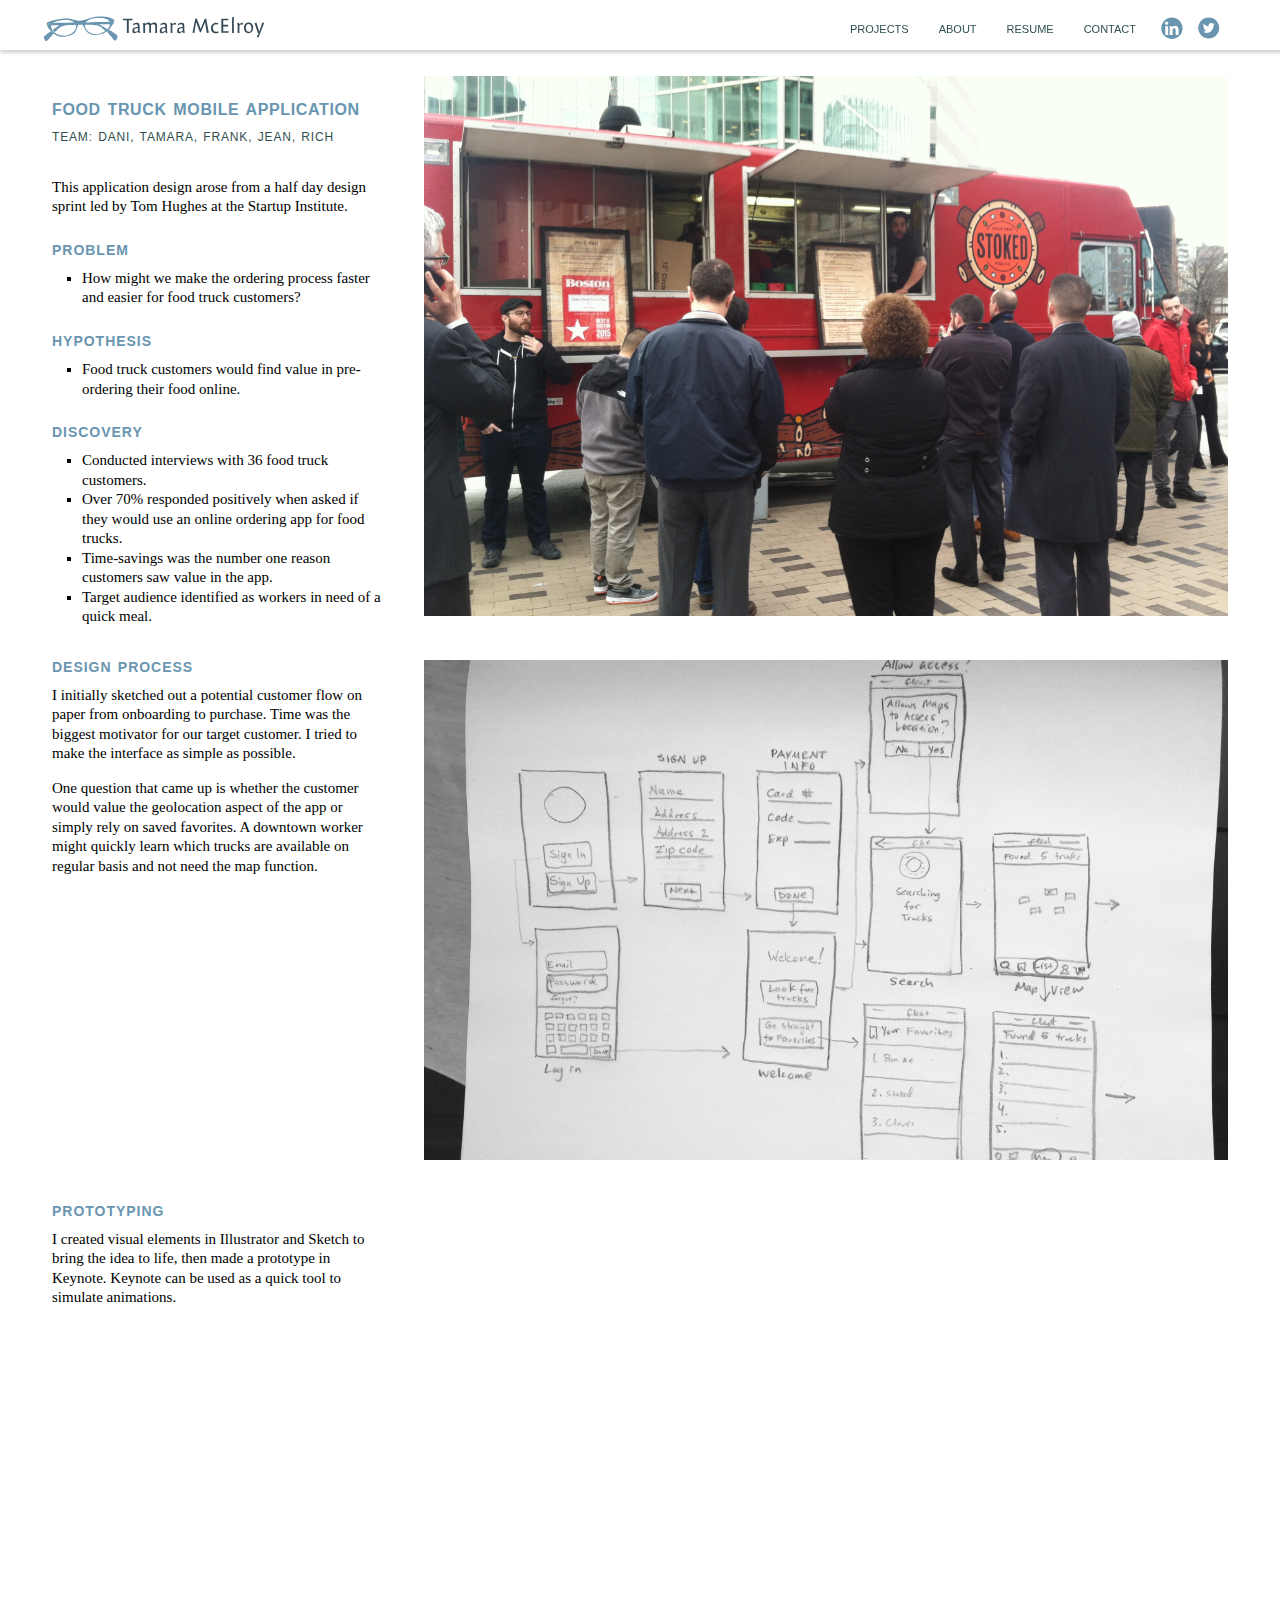
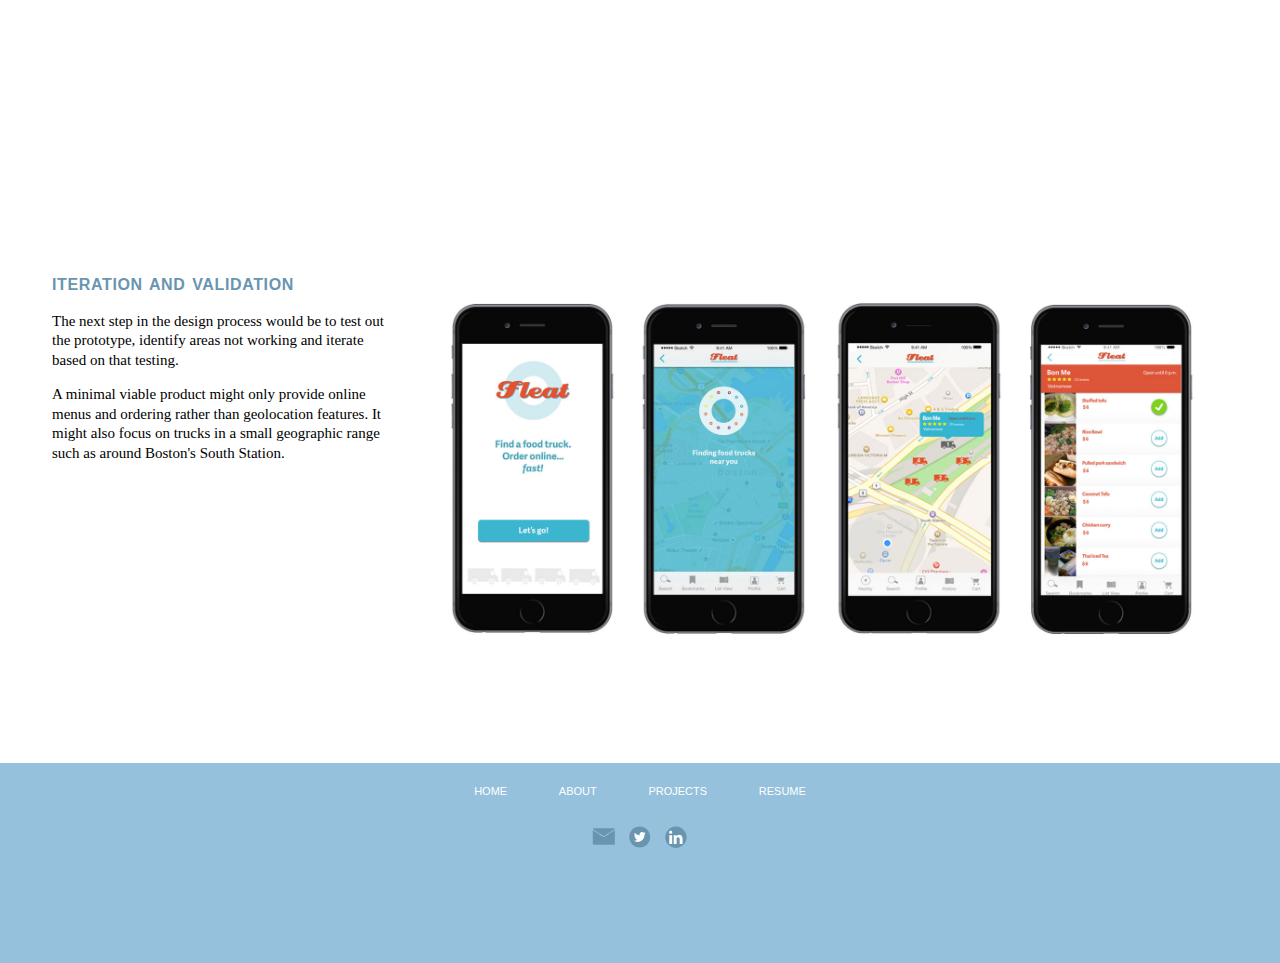
==== commit f6c45f47: "revised layout of portfolio page" ====
--- a/food-truck-mobile-app.html
+++ b/food-truck-mobile-app.html
@@ -21,6 +21,16 @@
 </script>
 <script type="text/javascript" src="js/trunk.js"></script>
 <script type="text/javascript" src="js/scripts.js"></script>
+<script>
+  (function(i,s,o,g,r,a,m){i['GoogleAnalyticsObject']=r;i[r]=i[r]||function(){
+  (i[r].q=i[r].q||[]).push(arguments)},i[r].l=1*new Date();a=s.createElement(o),
+  m=s.getElementsByTagName(o)[0];a.async=1;a.src=g;m.parentNode.insertBefore(a,m)
+  })(window,document,'script','//www.google-analytics.com/analytics.js','ga');
+
+  ga('create', 'UA-76032963-1', 'auto');
+  ga('send', 'pageview');
+
+</script>
 
         
 	</head>
@@ -43,75 +53,93 @@
             </ul>
         </nav>
        
-       <!-- Banner Section -->
-     
+    <!-- Portfolio Section -->
         
-    <!-- Work Section -->
       <section id="portfolio" class="section content slide full-wt">
           <!-- row 1 -->
-          <div class="row mobile-width">
-               <div class="column span_8_of_12">
-                   <div class="fd-trk2"></div> 
+          <div class="row">
+               <div class="column span_8_of_12 slides">
+                   <ul>
+                       <li class="portfolio-image fd-trk1"></li>
+                    </ul>
                 </div>
-	           <div class="column span_4_of_12  add-space ">
-		         <h3 class="portfolio-heading init ">Food Truck Mobile Application</h3>
-                   <p class="portfolio-subhead sm">Team: Dani, Tamara, Frank, Jean, Rich</p>
-                <p>This application design arose from a half day design sprint led by Tom Hughes at the Startup Institute.</p>
-                <h6 class="portfolio-subhead">Problem</h6>
-                   <ul>
-                    <li>How might we make the ordering process faster and easier for food truck customers? </li>
+              <!--Sidebar-->
+	           <div class="column span_4_of_12 add-space sidebar">
+                     <div class="mobile-width"><h3 class="portfolio-heading init ">Food Truck Mobile Application</h3>
+                       <p class="portfolio-subhead sm">Team: Dani, Tamara, Frank, Jean, Rich</p>
+                    <p>This application design arose from a half day design sprint led by Tom Hughes at the Startup Institute.</p>
+                    <h6 class="portfolio-subhead">Problem</h6>
+                       <ul>
+                        <li>How might we make the ordering process faster and easier for food truck customers? </li>
+                    </ul>
+                       <h6 class="portfolio-subhead">Hypothesis</h6>
+                    <ul>
+                        <li>Food truck customers would find value in pre-ordering their food online. </li>
+                    </ul>
+                    <h6 class="portfolio-subhead">Discovery</h6>
+                    <ul>
+                        <li>Conducted interviews with 36 food truck customers.</li>
+                        <li>Over 70% responded positively when asked if they would use an online ordering app for food trucks. </li>
+                         <li>Time-savings was the number one reason customers saw value in the app.</li>
+                        <li>Target audience identified as workers in need of a quick meal.</li>
+                    </ul>
+                </div>
+              </div>
+          </div>
+          <!-- End of First Row -->
+          <!--Second Row -->
+          <div class="row">
+              <div class="column span_8_of_12 slides">
+                <ul>
+                    <li class="portfolio-image fd-trk-sketch1"></li>
                 </ul>
-                   <h6 class="portfolio-subhead">Hypothesis</h6>
-                <ul>
-                    <li>Food truck customers would find value in pre-ordering their food online. </li>
-                    <li>Food truck owners would find value in attracting new customers and making sales easier. </li>
-                </ul>
-                
-                </div>
-		</div>
-		<!-- row 2 -->
-		  <div class="row add-space">
-               <div class="column span_8_of_12">
-                   <div class="fd-trk1"></div> 
-                </div>
-	           <div class="column span_4_of_12 mobile-width">
-		         <h3 class="portfolio-heading">User Research</h3>
-                <p>Our first task was to validate our value proposition.</p>
-                <h6 class="portfolio-subhead">Discovery</h6>
-                <ul>
-                    <li>Conducted interviews with 36 food truck customers.</li>
-                    <li>Over 70% responded positively when asked if they would use an online ordering app for food trucks. </li>
-                     <li>Time-savings was the number one reason customers saw value in the app.</li>
-                    <li>Target audience identified as workers in need of a quick meal.</li>
-                </ul>
-                </div>
-		</div>
-		<!-- row 3 headings -->
-          
-        <div class="row add-space">
-          <div class="column span_8_of_12 mobile-width">
-		         <h3 class="portfolio-heading">Design Process</h3>
-              <p>I initially sketched out a potential customer flow on paper from onboarding to purchase.</p> <p>Next, I created visual elements in Sketch to bring the idea to life.</p>       
-          </div>
-            <div class="column span_4_of_12 mobile-width">
-		         <h3 class="portfolio-heading">Prototyping</h3>
-              <p>I created a prototype in Keynote using assets I made in Sketch and Illustrator. Keynote can be used as a quick tool to simulate animations.</p>       
-          </div>
+              </div>
+              <div class="column span_4_of_12  add-space sidebar">
+                  <div class="mobile-width">
+                      <h6 class="portfolio-subhead">Design Process</h6>
+                        <p>I initially sketched out a potential customer flow on paper from onboarding to purchase. Time was the biggest motivator for our target customer. I tried to make the interface as simple as possible.
+                      </p>
+                            <p>One question that came up is whether the customer would value the geolocation aspect of the app or simply rely on saved favorites. A downtown worker might quickly learn which trucks are available on regular basis and not need the map function.</p>
+                  </div>
+              </div>
           </div>
           
-          <!-- row 3 main-->
-          
-		<div class="row">
-	           <div class="column span_8_of_12">
-		          <div class="fd-trk-sketch1"></div>
+          <!--Third Row-->
+          <div class="row">
+              <div class="column span_8_of_12 slides">
+                <ul>
+                  <li class="portfolio-image fd-trk-vid">
+                            <iframe src="https://player.vimeo.com/video/161415992?portrait=0" width="289" height="600" frameborder="0" webkitallowfullscreen mozallowfullscreen allowfullscreen></iframe>
+                       </li>
+                    </ul>
+              </div>
+              <div class="column span_4_of_12  add-space sidebar">
+                  <div class="mobile-width">
+                        <h6 class="portfolio-subhead">Prototyping</h6>
+                            
+                        <p>I created visual elements in Illustrator and Sketch to bring the idea to life, then made a prototype in Keynote. Keynote can be used as a quick tool to simulate animations.</p>
+                  </div>
+              </div>
+          </div>
+         
+          <!-- Fourth Row-->
+            <div class="row">
+
+                 <div class="column span_8_of_12 slides">
+                     <ul><li class="portfolio-image fd-trk2"></li>
+                    </ul>
                 </div>
-			 
-            <div class="column span_4_of_12">
-	           <div class="fd-trk-sketch3">
-               <iframe src="https://player.vimeo.com/video/161415992?portrait=0" width="289" height="600" frameborder="0" webkitallowfullscreen mozallowfullscreen allowfullscreen></iframe></div>
-              </div>
-		</div>
-       
+                
+                <!--Sidebar -->
+                <div class="column span_4_of_12 add-space sidebar">
+                   <div class="mobile-width">
+                       <h3 class="portfolio-heading">Iteration and Validation</h3>
+                      <p>The next step in the design process would be to test out the prototype, identify areas not working and iterate based on that testing. </p>      
+                      <p>A minimal viable product might only provide online menus and ordering rather than geolocation features. It might also focus on trucks in a small geographic range such as around Boston's South Station. </p>
+                    </div>
+                </div>
+            </div>
+        <!--end of row-->
 	
     </section>
         
@@ -127,7 +155,7 @@
                         <li><a href = "index.html#about">ABOUT</a></li>
                          <li><a href="index.html#portfolio">PROJECTS</a></li>
                         
-                        <li><a href = "../images/ResumeMap.pdf" target="_blank">>RESUME</a></li>
+                        <li><a href = "../images/ResumeMap.pdf" target="_blank">RESUME</a></li>
                     </ul>
                    </div>
                     <div class="ftr-social">
--- a/css/styles.css
+++ b/css/styles.css
@@ -8,7 +8,7 @@
     color: rgb(88, 87, 87);
 }
 a:hover {
-    color: #b1459e;
+    color: #FF8E03;
 }
 
 body {
@@ -148,7 +148,7 @@
 	float:left;
 	margin: 1% 0 1% 1.6%;
 }
-.column:first-child { margin-left: 0; }
+/*.column:first-child { margin-left: 0; }*/
 
 
 /*  GROUPING  */
@@ -462,6 +462,7 @@
     width: 100%;
     background: #fff;
 }
+
 /* Portfolio Section */
 
 #portfolio {
@@ -503,7 +504,7 @@
     position: relative;
     top: 180px;
     left: 8%;
-    letter-spacing: .07em;
+    letter-spacing: .05em;
     word-spacing: .1em;
 }
 
@@ -520,17 +521,24 @@
 
 .bx:hover > .screen {
     width: 45%;
-    height: 31%;
+    height: 38%;
     position: absolute;
     background-color: #fff;
     opacity:0.9;
 }
 
+.arrow {
+    text-transform: none;
+    font-size: 18px;
+    color: #FF8E03;
+}
+
 /* Individual Portfolio Pages */
 
 .add-space {
     margin-top: 5%;
 }
+
 
 .portfolio-heading {
     color: #6995B0;
@@ -538,87 +546,115 @@
     letter-spacing: .04em;
     word-spacing: .1em;
     text-transform: uppercase;
-    font-size: 20px;
+    font-size: 16px;
     font-family: 'Raleway', sans-serif;
-    margin-bottom: .5em
+    margin-bottom: 16px;
+    padding-top: 20px;
+    font-weight: 700;
 }
 
 .portfolio-heading.init{
     margin-bottom: 0px;
+    border: none;
 }
 .portfolio-subhead {
-    color: darkslategray;
+    color: #6995B0;
     text-align: left;
     letter-spacing: .07em;
     word-spacing: .1em;
     text-transform: uppercase;
-    font-size: 16px;
+    font-size: 14px;
     font-family: 'Raleway', sans-serif;
     padding-top: .8em;
+    font-weight: 700;
 }
 
 .portfolio-subhead.sm {
     font-size: 12px;
     padding-bottom: 1em;
-}
-
-
-#portfolio ul {
+    font-weight: 400;
+    color: darkslategray;
+    margin-bottom: 20px;
+}
+
+
+.slides {
+    margin-left: 32.26%;
+    overflow: hidden;
+}
+
+li.portfolio-image {
+    max-width: 100%;
+    margin-bottom: 20px;
+}
+
+.fd-trk1 {
+    height: 540px;
+    background-image: url('../images/food-truck-crowd.jpg');
+    background-size: cover;
+    background-position: 0px;
+}
+
+.fd-trk2 {
+    height: 400px;
+    background-color: white;
+    background-image: url('../images/Fleat-page-full.jpg');
+    background-size: contain;
+    background-position: center;
+    background-repeat: no-repeat;
+    margin-top: 2%;
+}
+
+.fd-trk-sketch1 {
+    height: 500px;
+    background-color: white;
+    background-image: url('../images/user-flow.jpg');
+    background-size: cover;
+    background-position: 25%;
+    background-repeat: no-repeat; 
+}
+
+.fd-trk-sketch3 {
+    margin-left: 10%;
+}
+
+
+li.fd-trk-vid {
+    margin-left: 12%;
+}
+/*Sidebar*/
+
+.sidebar {
+    float: left;
+    position: absolute;
+    margin: 0 20px;
+    width: 26%;
+    padding-bottom: 40px;
+    display: block;
+}
+
+
+.sidebar ul {
     font-size: 15px;
     font-family: 'Times', serif;
     line-height: 1.3;
     font-weight: 400;
     margin-bottom: 1em;
     list-style-type: square;
-    margin-left: 2em;
-    
-}
-.fd-trk1 {
-    height: 400px;
-    background-color: white;
-    background-image: url('../images/food-truck-crowd.jpg');
-    background-size: cover;
-    background-position: 0px;
-}
-
-.fd-trk2 {
-    height: 400px;
-    background-color: white;
-    background-image: url('../images/Fleat-page-full.jpg');
-    background-size: contain;
-    background-position: 0px;
-    background-repeat: no-repeat;
-    margin-top: 2%;
-   
-}
-
-.fd-trk-sketch1 {
-    height: 500px;
-    background-color: white;
-    background-image: url('../images/user-flow.jpeg');
-    background-size: cover;
-    background-position: 25%;
-    background-repeat: no-repeat; 
-}
-.fd-trk-sketch3 {
-    margin-left: 10%;
-}
-
-
-.visual-1 {
-    height: 400px;
-    background-color: white;
-    background-image: url('../images/fleat-assets.jpg');
-    background-size: cover;
-    background-position: center;
-    background-repeat: no-repeat;
-}
-#main {
+    margin-left: 2em;    
+}
+
+.scrolling {
+    position: absolute;
+}
+
+
+/*#main {
     max-width: 1080px;
     margin: 0px auto;
     position: relative;
     
-}
+}*/
 
 /* About Section */
 
@@ -782,9 +818,11 @@
     .mobile-width{
         width: 90%;
         margin-left: 5%;
+        margin-right: 5%;
     }
     
     .mobile-width.column:first-child { margin-left: 5%; }
+    
     h1 {
     margin-left: auto;
     margin-right: auto;
@@ -837,6 +875,28 @@
     #portfolio {
         padding: 0;
     }
+    
+    .sidebar {
+    position: relative;
+    padding-bottom: 10px;
+    }
+    
+    .slides {
+        width: 100%;
+        margin-left: 0;
+    }
+    .portfolio-heading {
+        padding-top: 0;
+        text-align: center;
+    }
+    
+    .portfolio-subhead.sm {
+        text-align: center;
+    }
+    
+    li.portfolio-image {
+        margin-bottom: 0;
+    }
   
     .blk1 {
     margin-top: 5%;
@@ -844,8 +904,7 @@
     }
     
     .fd-trk2 {
-        height: 200px;
-        margin-top: 20%;
+    height: 260px;
     }
     
     .bx:hover > .hidden {
@@ -868,6 +927,15 @@
      .title {
         padding-bottom: 10px;
     }
+    
+    .sidebar {
+    width: 100%;
+}
+    .fd-trk2 {
+    height: 260px;
+    background-size: cover;
+    }
+   
     #process, #visual {
         height: 300px;
     }
@@ -958,8 +1026,33 @@
   .icon {
     display:none;
     }
-
-
+    
+.sidebar {
+    position: relative;
+    padding-bottom: 10px;
+    }
+    
+.slides {
+        width: 100%;
+        margin-left: 0;
+    }
+    
+.fd-trk2 {
+    height: 260px;
+    background-size: cover;
+    }
+    
+ .portfolio-heading {
+    padding-top: 0;
+    text-align: center;
+    }
+    
+.portfolio-subhead.sm {
+    text-align: center;
+    }
+li.portfolio-image {
+        margin-bottom: 0;
+    }
 /* NAVIGATION ANIMATION */
 nav {
 	width: 93%;
@@ -1154,6 +1247,37 @@
         padding: 0;
     }
     
+    .sidebar {
+    position: relative;
+    padding-bottom: 10px;
+    }
+    
+    .slides {
+        width: 100%;
+        margin-left: 0;
+    }
+    
+     .fd-trk2 {
+    height: 260px;
+    background-size: cover;
+    }
+    
+.portfolio-heading {
+    padding-top: 0;
+    text-align: center;
+    }
+    
+.portfolio-subhead.sm {
+    text-align: center;
+    }
+    
+    li.portfolio-image {
+        margin-bottom: 0;
+    }
+    
+    .sidebar {
+    width: 100%;
+}
     #process, #visual {
         font-size: 5vw;
         height: 30vh;
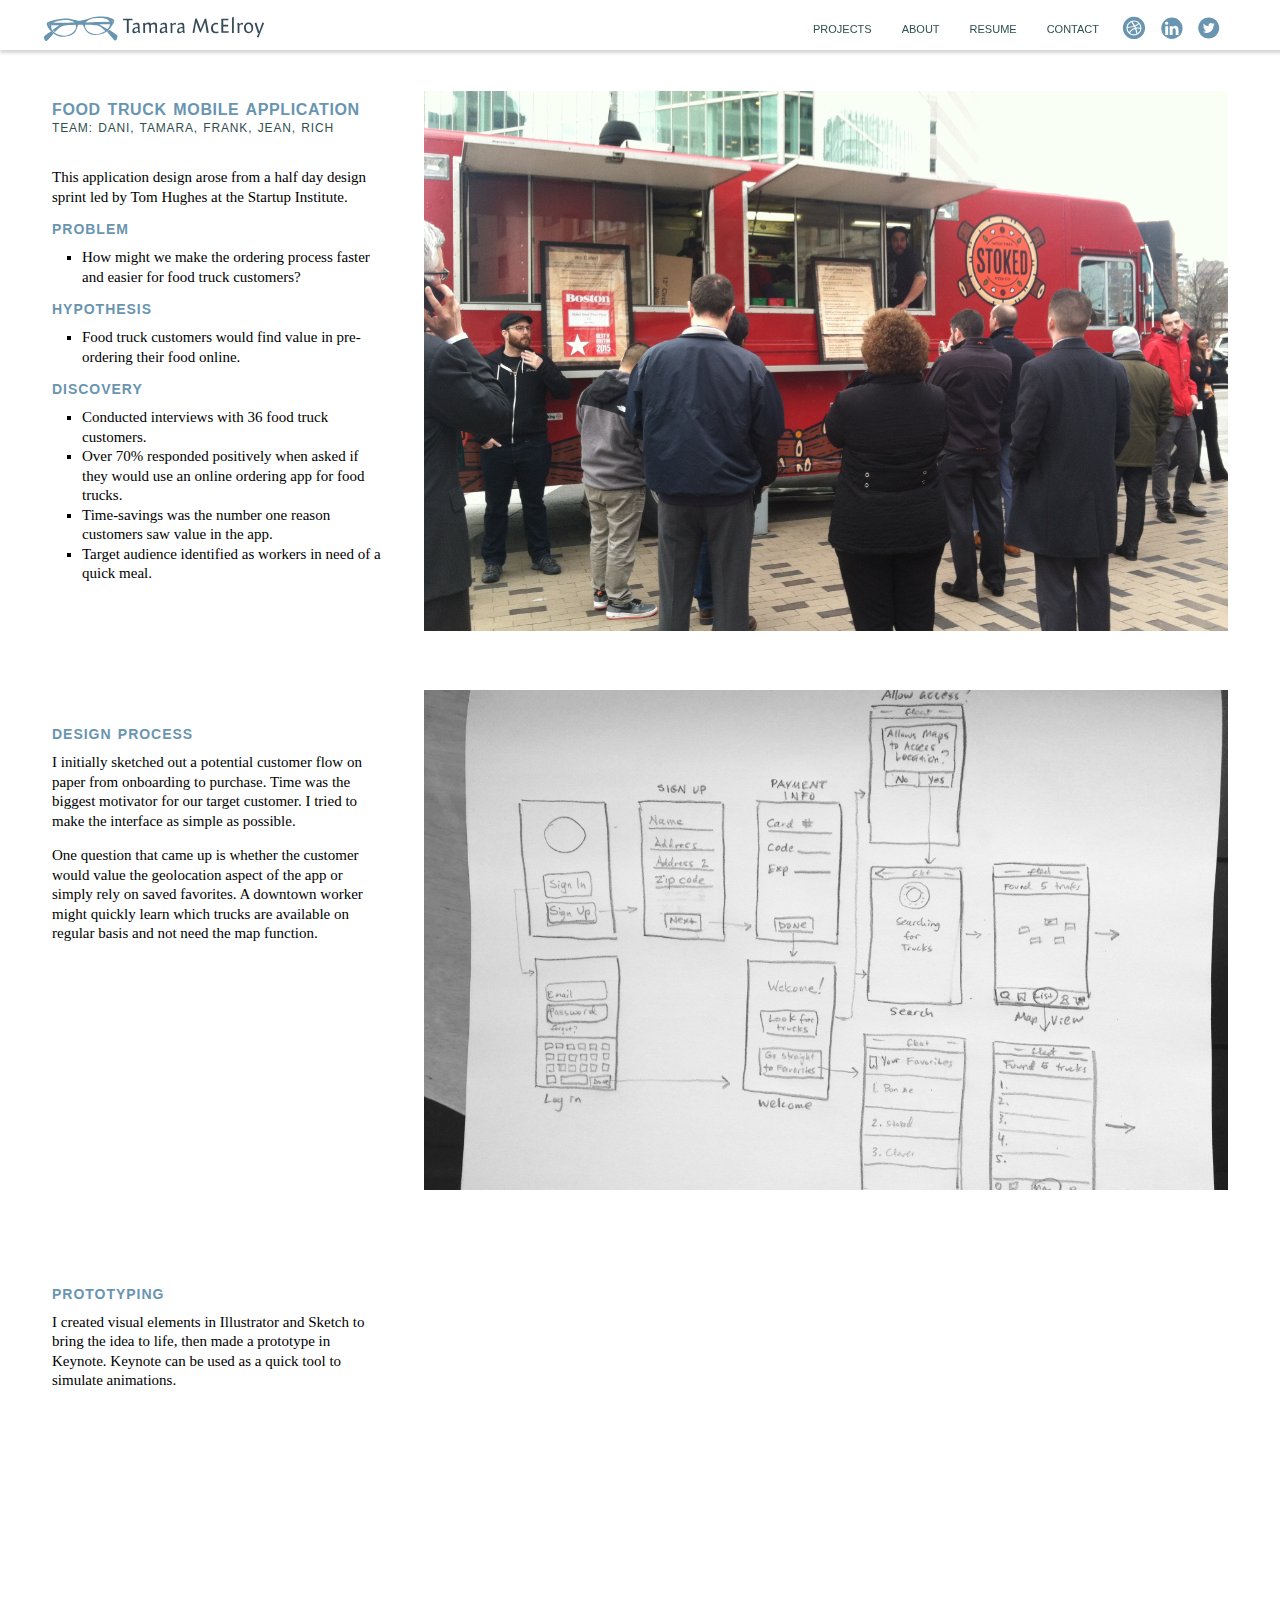
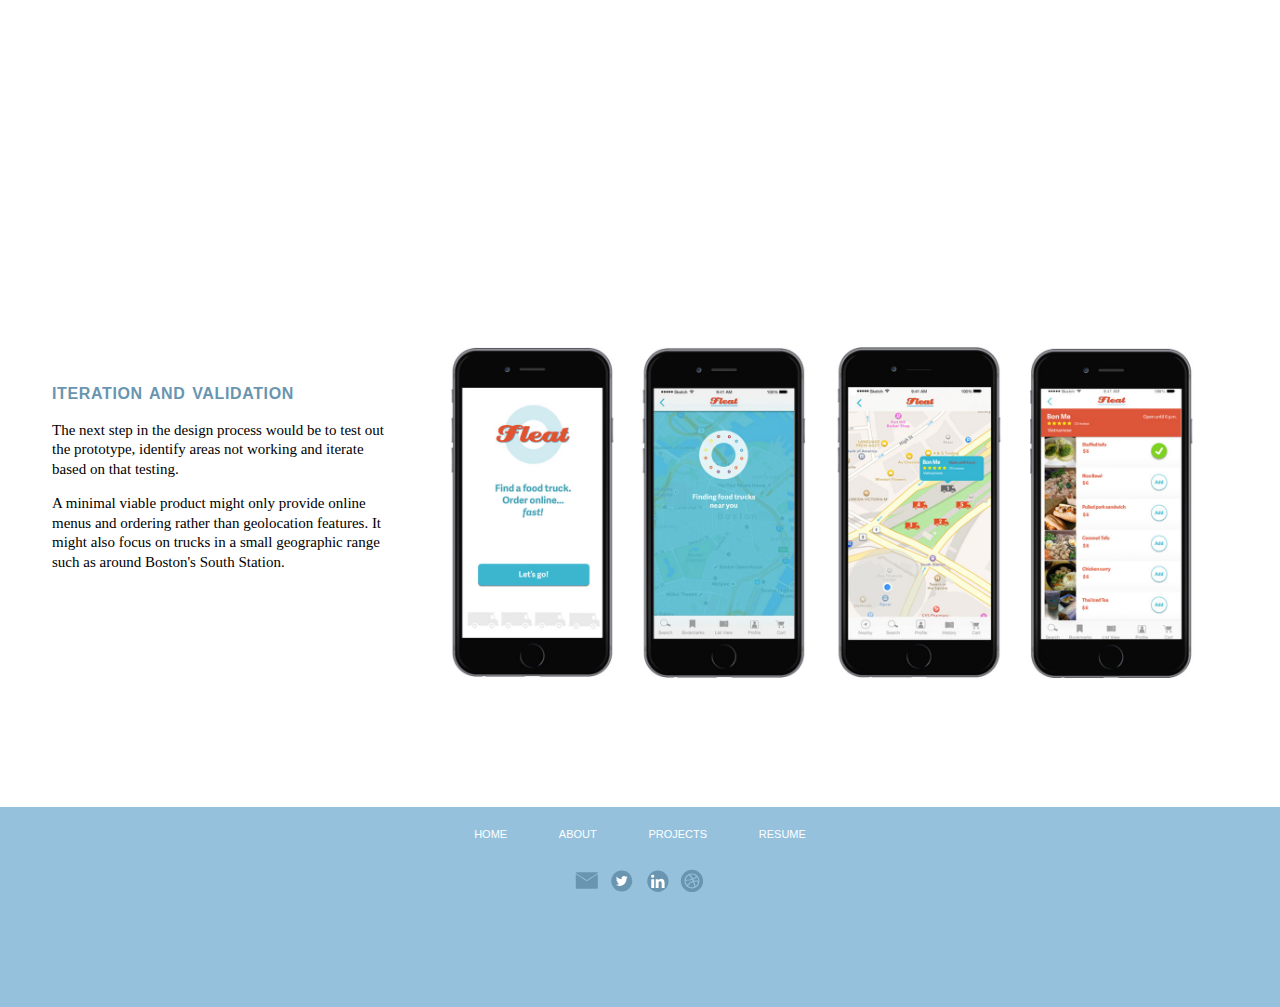
==== commit 04f24386: "added Dribbble link, fixed ftr links" ====
--- a/food-truck-mobile-app.html
+++ b/food-truck-mobile-app.html
@@ -50,6 +50,7 @@
                 <li><a href="mailto:hello.tamaramc@gmail.com">CONTACT</a></li>
                 <li class="tw icon"><a href="https://twitter.com/tjmc3lroy" target="_blank"></a></li>
                 <li class="in icon social"><a href="https://www.linkedin.com/in/tamara-mcelroy-36450b14" target="_blank"></a></li>
+                <li class="drb icon social"><a href="https://dribbble.com/tamaramc" target="_blank"></a></li>
             </ul>
         </nav>
        
@@ -64,7 +65,7 @@
                     </ul>
                 </div>
               <!--Sidebar-->
-	           <div class="column span_4_of_12 add-space sidebar">
+	           <div class="column span_4_of_12 sidebar">
                      <div class="mobile-width"><h3 class="portfolio-heading init ">Food Truck Mobile Application</h3>
                        <p class="portfolio-subhead sm">Team: Dani, Tamara, Frank, Jean, Rich</p>
                     <p>This application design arose from a half day design sprint led by Tom Hughes at the Startup Institute.</p>
@@ -160,11 +161,11 @@
                    </div>
                     <div class="ftr-social">
                        <ul>
-                           <li class="mail icon">
-                               <a href="mailto:hello.tamaramc@gmail.com"></a>
-                           </li>
-                           <li class="tw icon"><a href="https://twitter.com/tjmc3lroy" target="_blank"></a></li>
-                           <li class="in icon social"> <a href="https://www.linkedin.com/in/tamara-mcelroy-36450b14" target="_blank"></a></li>
+                           <a href="mailto:hello.tamaramc@gmail.com"><li class="mail icon">
+                           </li></a>
+                          <a href="https://twitter.com/tjmc3lroy" target="_blank"> <li class="tw icon"></li></a>
+                            <a href="https://www.linkedin.com/in/tamara-mcelroy-36450b14" target="_blank"><li class="in icon social"></li></a>
+                           <a href="https://dribbble.com/tamaramc" target="_blank"><li class="drb icon social"></li></a>
                         </ul>
                    </div>
                 </div>  
--- a/css/styles.css
+++ b/css/styles.css
@@ -136,11 +136,6 @@
 	margin: 0px;
 }
 
-.block {
-	width: 100%;
-	height: 400px;
-	background: gray;
-}
 /*  COLUMN SETUP  */
 
 .column {
@@ -148,6 +143,7 @@
 	float:left;
 	margin: 1% 0 1% 1.6%;
 }
+
 /*.column:first-child { margin-left: 0; }*/
 
 
@@ -325,6 +321,22 @@
 
 .in:hover {
 background-image: url("../images/linkedin-on.svg");
+background-repeat: no-repeat;
+width: 32px;
+height: 32px;
+background-size:contain;
+}
+
+.drb {
+background-image: url("../images/dribble.svg");
+background-repeat: no-repeat;
+width: 32px;
+height: 32px;
+background-size:contain;
+}
+
+.drb:hover {
+background-image: url("../images/dribble-on.svg");
 background-repeat: no-repeat;
 width: 32px;
 height: 32px;
@@ -447,17 +459,6 @@
     display: none;
 }
 
-.center {
-    margin-left: auto;
-    margin-right: auto;
-    text-align: center;
-}
-.center span {
-    font-style: italic;
-    font-size: 18px;
-    color: #6995B0;
-}
-
 .full-wt {
     width: 100%;
     background: #fff;
@@ -490,7 +491,7 @@
 }
 .blk4 {
     height: 80vh;
-    background-image: url('../images/BPM-Wireframe2.png');
+    background-image: url('../images/BPM-Wireframe1.png');
     background-size: cover;
 }
 
@@ -535,6 +536,33 @@
 
 /* Individual Portfolio Pages */
 
+/*Sidebar*/
+
+.sidebar {
+    float: left;
+    position: absolute;
+    margin: 0 20px;
+    width: 26%;
+    padding-bottom: 40px;
+    display: block;
+}
+
+
+.sidebar ul {
+    font-size: 15px;
+    font-family: 'Times', serif;
+    line-height: 1.3;
+    font-weight: 400;
+    margin-bottom: 1em;
+    list-style-type: square;
+    margin-left: 2em;    
+}
+
+.scrolling {
+    position: absolute;
+}
+
+
 .add-space {
     margin-top: 5%;
 }
@@ -565,7 +593,6 @@
     text-transform: uppercase;
     font-size: 14px;
     font-family: 'Raleway', sans-serif;
-    padding-top: .8em;
     font-weight: 700;
 }
 
@@ -577,6 +604,7 @@
     margin-bottom: 20px;
 }
 
+/* Portfolio Images */
 
 .slides {
     margin-left: 32.26%;
@@ -586,6 +614,7 @@
 li.portfolio-image {
     max-width: 100%;
     margin-bottom: 20px;
+    margin-top: 15px;
 }
 
 .fd-trk1 {
@@ -622,39 +651,51 @@
 li.fd-trk-vid {
     margin-left: 12%;
 }
-/*Sidebar*/
-
-.sidebar {
-    float: left;
-    position: absolute;
-    margin: 0 20px;
-    width: 26%;
-    padding-bottom: 40px;
-    display: block;
-}
-
-
-.sidebar ul {
-    font-size: 15px;
-    font-family: 'Times', serif;
-    line-height: 1.3;
-    font-weight: 400;
-    margin-bottom: 1em;
-    list-style-type: square;
-    margin-left: 2em;    
-}
-
-.scrolling {
-    position: absolute;
-}
-
-
-/*#main {
-    max-width: 1080px;
-    margin: 0px auto;
-    position: relative;
-    
-}*/
+
+ /*Market Images*/
+.caption {
+    color: #5F5C5C;
+    font-family: Arial, sans-serif;
+    font-size: 12px;
+    text-align: left;
+    margin-top: 10px;
+}
+
+.mkt-1 {
+        height: 500px;
+        background-image: url('../images/vegetables.jpg');
+        background-size: cover;
+    }
+
+.mkt-2 {
+    height: 500px;
+    background-image: url('../images/BostonPublicMkt-current.jpg');
+     background-size: cover;
+}
+
+.mkt-3 {
+    height: 500px;
+    background-image: url('../images/BPM-Desktop.jpg');
+     background-size: cover;
+}
+
+.mkt-4 {
+    height: 1220px;
+    background-image: url('../images/BPM-Wireframe2.png');
+     background-size: cover;
+}
+
+.mkt-5 {
+    height: 980px;
+    background-image: url('../images/BPM-Wireframe1.png');
+     background-size: cover;
+}
+
+.mkt-6 {
+    height: 460px;
+    background-image: url('../images/BPM-Wireframe-Dropdown.png');
+     background-size: cover;
+}
 
 /* About Section */
 
@@ -699,38 +740,20 @@
     margin-top: 30px;
 }
 
-.title {
-    width: 200px;
-    display: inline-block;
-}
-.helper-text {
-    width: 50px;
-    float: right;
-    position: relative;
-    bottom: 10px;
-}
-
-.back-text {
-    width: 80px;
-    float: left;
-    position: relative;
-    bottom: 20px;
-}
-.top {
-    font-style: italic;
-}
-
 .body-content {
     background: #fff;
     padding: 20px 0 40px 0;
     color: #5F5C5C;
 }
 
-
 .body-content span {
     font-style: italic;
 }
 
+.title {
+    width: 200px;
+    display: inline-block;
+}
 
 
 /* Footer */
@@ -808,10 +831,7 @@
 @media (min-width: 992px)
 .container {
     width: 970px;}
- .process-item img {
-        background-size: cover;
-        width: 100%;
-    }
+
 
 @media only screen and (max-width: 890px){
     
@@ -827,8 +847,10 @@
     margin-left: auto;
     margin-right: auto;
     }
+    
     h4 {font-size: 3em;
     margin-top: 20px;}
+    
     header {
 	height: 50px;
     width: 100%;
@@ -840,14 +862,14 @@
     width: 220px;
     height: 50px;
     }
-    nav {
-        z-index: -1;
-    }
+    
+    nav { z-index: -1;}
+    
     .invisible {
    visibility: initial;
-       margin-top: -20%;
-        
-}
+    text-align: center;
+    }
+    
    .span_1_of_12, .span_2_of_12, .span_3_of_12, .span_4_of_12, .span_5_of_12, .span_6_of_12, .span_7_of_12, .span_8_of_12, .span_9_of_12, .span_10_of_12, .span_11_of_12, .span_12_of_12 {
 	width: 100%; 
 	}
@@ -863,6 +885,7 @@
     width: 100%;
     height: 350px;
     }
+    
     #hero p {
         font-size: 12px;
     }
@@ -881,6 +904,10 @@
     padding-bottom: 10px;
     }
     
+    /*Portfolio Pages*/
+    .caption {
+        text-align:center;
+    }
     .slides {
         width: 100%;
         margin-left: 0;
@@ -896,15 +923,46 @@
     
     li.portfolio-image {
         margin-bottom: 0;
+        background-position: center;
     }
   
+     .fd-trk2 {
+    height: 260px;
+    background-size: cover;
+    }
+    
+    .mkt-1 {
+        height: 300px;
+    }
+    .mkt-2 {
+    height: 300px;
+     background-size: contain;
+    background-repeat: no-repeat;
+}
+
+.mkt-3 {
+    width: 100%;
+    height: 400px;
+    background-size: contain;
+    background-repeat: no-repeat;
+}
+
+.mkt-4 {
+    height: 540px;
+     background-size: contain;
+    background-repeat: no-repeat;
+}
+
+.mkt-5 {
+    height: 540px;
+     background-size: contain;
+    background-repeat: no-repeat;
+}
+   
     .blk1 {
     margin-top: 5%;
     height: 30vh;
-    }
-    
-    .fd-trk2 {
-    height: 260px;
+    background-size: cover;
     }
     
     .bx:hover > .hidden {
@@ -916,45 +974,19 @@
     }
     
     .blk4 {
-        background-size: contain;
+        background-size: cover;
+        
     }
     .about-img {
-        background-size: cover;
-    }
-    .helper-text {
-        display: none;
+    background-size: contain;
+    background-position: center;
     }
      .title {
         padding-bottom: 10px;
     }
     
     .sidebar {
-    width: 100%;
-}
-    .fd-trk2 {
-    height: 260px;
-    background-size: cover;
-    }
-   
-    #process, #visual {
-        height: 300px;
-    }
-    
-    .process-item {
-        height: 250px;
-        width: 100%;
-    }
-    .process-item img {
-        background-size: cover;
-        width: 100%;
-    }
-    .caption {
-        position: relative;
-        top: 15px;
-    }
-    .last {
-        padding-bottom: 20px;
-    }
+    width: 100%;}
     
 }
 
@@ -971,6 +1003,7 @@
 	-moz-transform: translate3d(0,0,0);
 	transform: translate3d(0,0,0);
 }
+    
 header h1 {
 	color: #ffffff;
 	text-align: center;
@@ -981,9 +1014,8 @@
     height: 50px;
 }
 
-nav {
-        z-index: 0;
-    }
+nav { z-index: 0; }
+    
 .burger {display: block;}
 
 
@@ -993,8 +1025,8 @@
 nav ul {
 	height: 100%;
 	overflow-y: auto;
-    
-}
+}
+    
 nav li {
 	display: block;
 	float: none;
@@ -1053,6 +1085,7 @@
 li.portfolio-image {
         margin-bottom: 0;
     }
+    
 /* NAVIGATION ANIMATION */
 nav {
 	width: 93%;
@@ -1220,10 +1253,9 @@
     .span_1_of_12, .span_2_of_12, .span_3_of_12, .span_4_of_12, .span_5_of_12, .span_6_of_12, .span_7_of_12, .span_8_of_12, .span_9_of_12, .span_10_of_12, .span_11_of_12, .span_12_of_12 {
 	width: 100%; 
 	}
-    .quote {font-size: 4em; }
+    
     .invisible {
     visibility: initial;
-    margin-top: -10%;
     text-align: center;
     text-decoration: underline;
 }
@@ -1261,31 +1293,50 @@
     height: 260px;
     background-size: cover;
     }
-    
-.portfolio-heading {
+   
+    .portfolio-heading {
     padding-top: 0;
     text-align: center;
     }
     
-.portfolio-subhead.sm {
+    .portfolio-subhead.sm {
     text-align: center;
     }
     
     li.portfolio-image {
         margin-bottom: 0;
-    }
+        background-position: center;
+    }
+    .mkt-1 {
+        height: 300px;
+    }
+    .mkt-2 {
+    height: 300px;
+     background-size: contain;
+    background-repeat: no-repeat;
+}
+
+.mkt-3 {
+    width: 100%;
+    height: 400px;
+    background-size: contain;
+    background-repeat: no-repeat;
+}
+
+.mkt-4 {
+    height: 540px;
+     background-size: contain;
+    background-repeat: no-repeat;
+}
+
+.mkt-5 {
+    height: 540px;
+     background-size: contain;
+    background-repeat: no-repeat;
+}
     
     .sidebar {
-    width: 100%;
-}
-    #process, #visual {
-        font-size: 5vw;
-        height: 30vh;
-        width: 100%;
-    }
-    #process p {
-        font-size: 1em;
-    }
+    width: 100%; }
     
     .process-item {
         height: 200px;
@@ -1294,19 +1345,12 @@
         background-size: contain;
         height: 200px;
     }
-     #visual {
-        margin-bottom: 1.1vh;
-    }
-    #visual p {
-        margin-top: 3vh;
-    }
+     
     .about h4 {
         font-size: 5vw;
         text-align: center;
     }
-    .helper-text {
-        display: none;
-    }
+    
     #about h4 {
         text-align: center;}
     
@@ -1323,6 +1367,12 @@
     .bx {
         width: 100%;
     }
+    .blk4 {
+    height: 400px;
+    background-size: contain;
+    background-position: center;
+    margin-bottom: 0px;
+    }
     
     footer {
         width: 100%
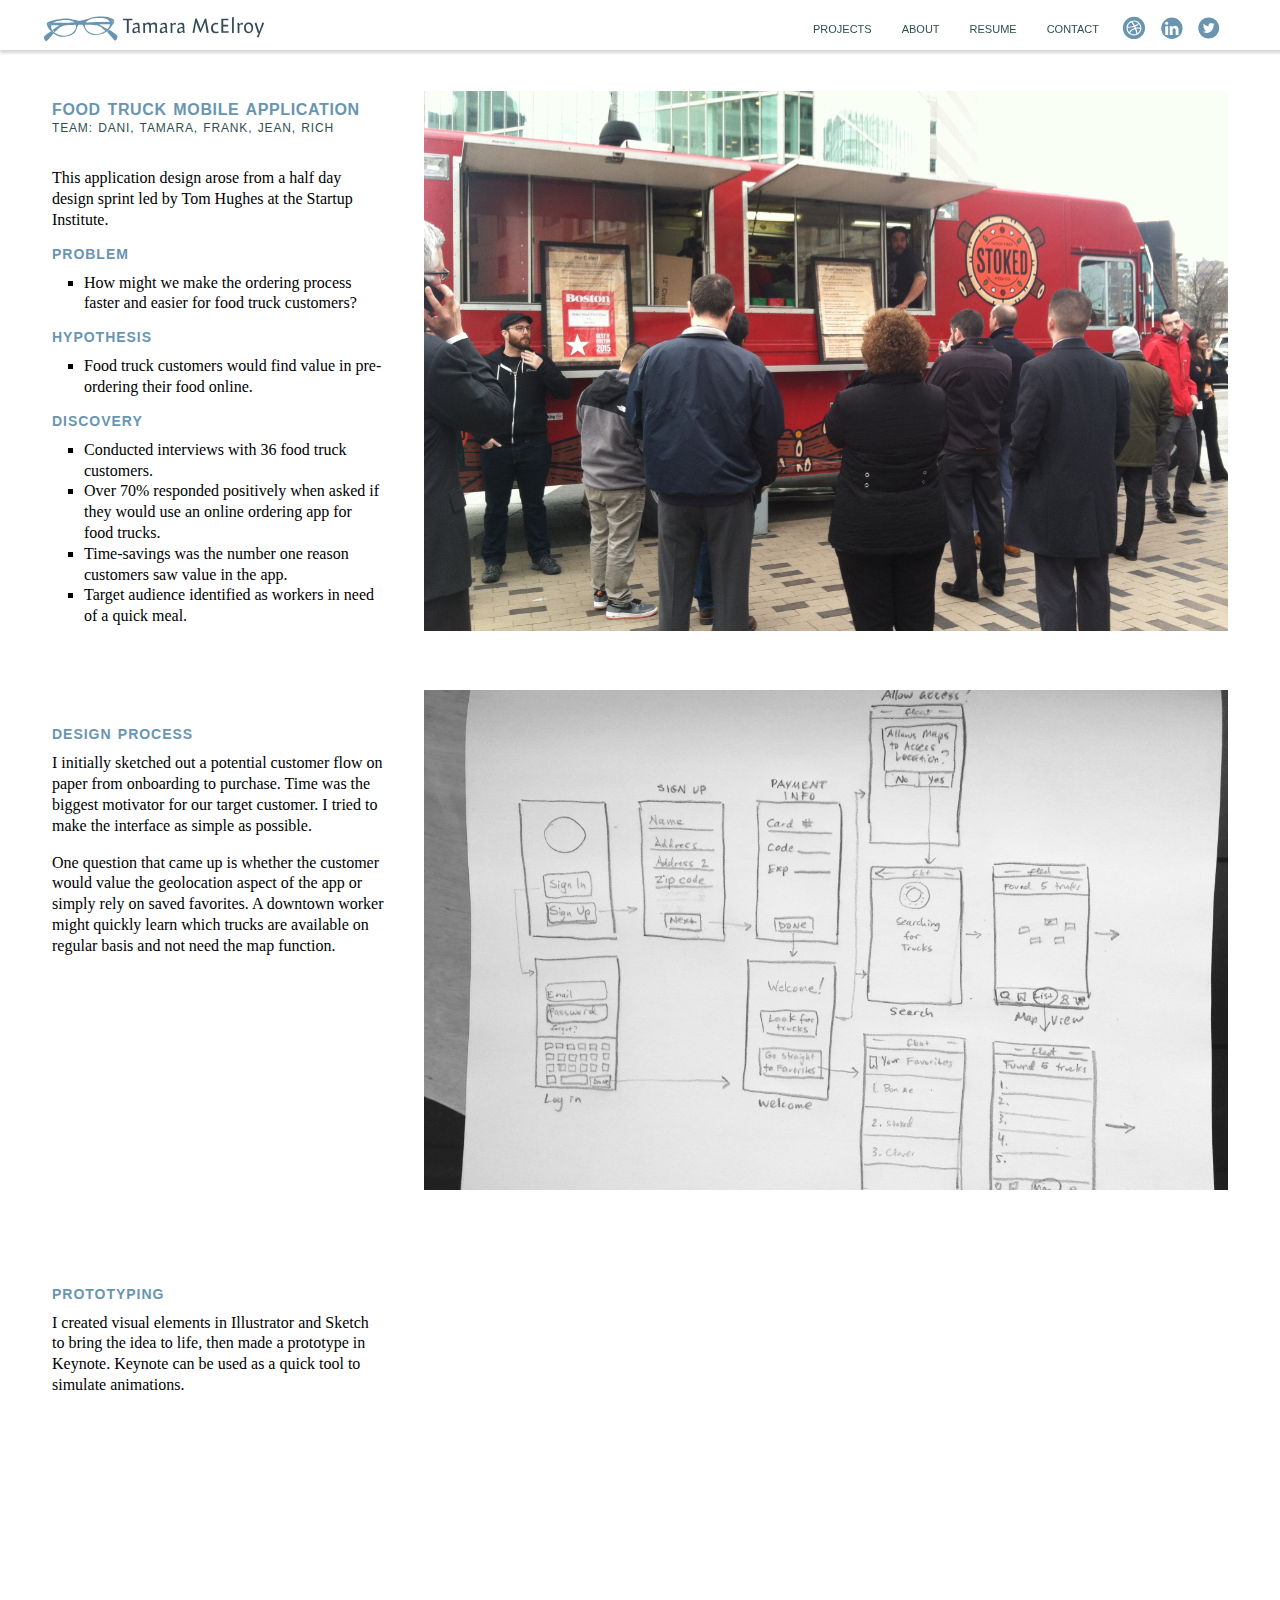
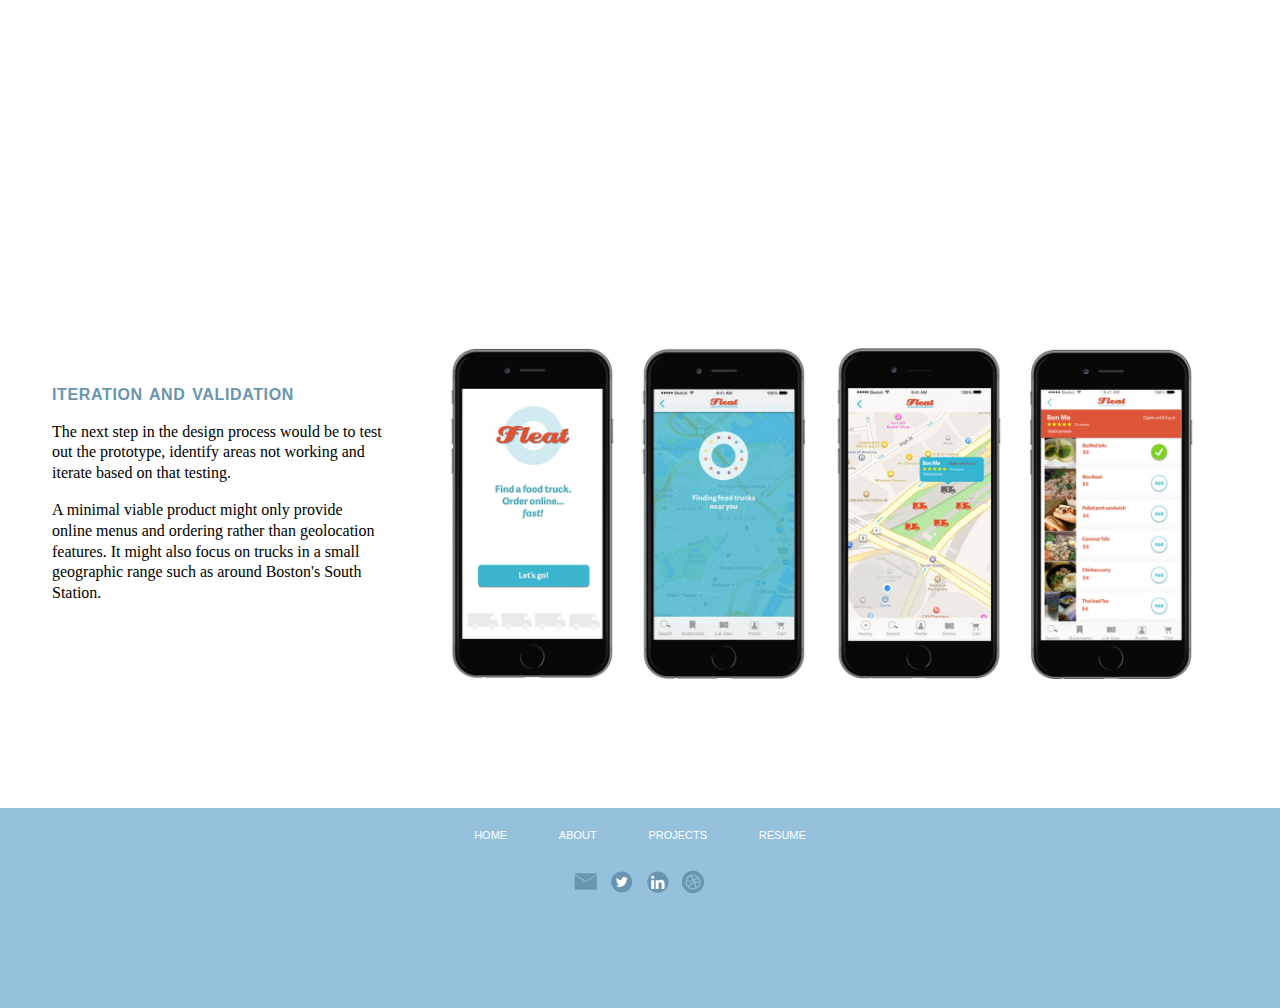
==== commit c07c4408: "added descriptions for SEO" ====
--- a/food-truck-mobile-app.html
+++ b/food-truck-mobile-app.html
@@ -1,10 +1,10 @@
 <!DOCTYPE html>
 <html lang="en">
 	<head>
-		<title>Tamara McElroy - Food Truck Mobile App</title>
+		<title>Tamara McElroy Design - Food Truck Mobile App</title>
         <meta charset="utf-8" />
-          <meta name="description" content="Concept for food truck mobile application" />
-          <meta name="keywords" content="" />
+          <meta name="description" content="Tamara McElroy design concept for a food truck mobile app." />
+          <meta name="keywords" content="keynote, mobile app" />
           <meta name="robots" content="index, follow" />
         <meta name="viewport" content="width=device-width, initial-scale=1, maximum-scale=1" />
         
--- a/css/styles.css
+++ b/css/styles.css
@@ -2,6 +2,7 @@
 /*THIS IS FOR THE REVISION OF THE LANDING PAGE*/
 /* Custom CSS */
 @import url(https://fonts.googleapis.com/css?family=Raleway:400,700);
+@import url(https://fonts.googleapis.com/css?family=Lora:400,700,400italic);
 
 a {
     text-decoration: none;
@@ -15,22 +16,26 @@
     background-image: url('../images/wheel-pattern2.png');
     background-size: 120px;
     background-repeat: repeat;
-    font-family: serif;
-    font-size: 1.1vw;
+    font-family: Lora, serif;
+    font-size: 16px;
     height: auto;
     background-color: rgb(149, 193, 220);
 }
 
 p {
-    font-size: 15px;
-    font-family: 'Times', serif;
+    font-size: 16px;
+    font-family: Lora, serif;
     line-height: 1.3;
     font-weight: 400;
     margin-bottom: 1em;
 }
 
+.ital {
+    font-style: italic;
+}
+
 h1 {
-    font-family: 'Georgia', serif;
+    font-family: 'Lora', serif;
 }
 
  h1 {
@@ -74,8 +79,8 @@
 }
 
 h5 {
-    font-family: serif;
-    font-size: 16px;
+    font-family: Lora, serif;
+    font-size: 17px;
     line-height: 1.3;
     font-weight: 400;
     text-align: left;
@@ -186,7 +191,7 @@
 }
 
 .span_4_of_12 {
-  	width: 32.26%;
+  	width: 31%;
 }
 
 .span_3_of_12 {
@@ -261,6 +266,7 @@
     color: darkslategray;
     padding: 24px 15px;
     display: block;
+    text-decoration: none;
 }
 
 nav li a:hover {
@@ -478,21 +484,30 @@
 }
 
 .blk1 {
-    height: 80vh;
-    background-image: url('../images/Fleat-page-full.jpg');
-    background-size: contain;
-}
-
-.blk3 {
-    height: 80vh;
-    background-image: url('../images/WeSpire.gif');
+    height: 60vh;
+    background-image: url('../images/Fleat-screen1.jpg');
+    background-size: cover;
+    background-position: 0 6%;
+}
+.blk2 {
+    height: 60vh;
+    background-image: url('../images/IdeoU-Insights.jpg');
     background-size: contain;
     background-position: center;
 }
+
+.blk3 {
+    height: 60vh;
+    background-image: url('../images/GardenGuru1.jpg');
+    background-size: contain;
+    background-position: center;
+}
+
 .blk4 {
-    height: 80vh;
-    background-image: url('../images/BPM-Wireframe1.png');
+    height: 60vh;
+    background-image: url('../images/BPM-Desktop.jpg');
     background-size: cover;
+    background-position: center;
 }
 
 .hidden {
@@ -503,7 +518,7 @@
     font-family: 'Raleway', sans-serif;
     text-transform: uppercase;
     position: relative;
-    top: 180px;
+    top: 120px;
     left: 8%;
     letter-spacing: .05em;
     word-spacing: .1em;
@@ -521,8 +536,8 @@
 }
 
 .bx:hover > .screen {
-    width: 45%;
-    height: 38%;
+    width: 32.26%;
+    height: 40%;
     position: absolute;
     background-color: #fff;
     opacity:0.9;
@@ -549,8 +564,8 @@
 
 
 .sidebar ul {
-    font-size: 15px;
-    font-family: 'Times', serif;
+    font-size: 16px;
+    font-family: Lora, serif;
     line-height: 1.3;
     font-weight: 400;
     margin-bottom: 1em;
@@ -697,6 +712,29 @@
      background-size: cover;
 }
 
+/* Human Centered Design Images */
+.ideo1 {
+    height: 540px;
+    background-image: url('../images/insights1.jpg');
+    background-size: cover;
+    background-position: 0px;
+}
+
+.ideo2 {
+    height: 540px;
+    background-image: url('../images/internet1.jpg');
+    background-size: cover;
+    background-position: 0px;
+}
+
+.ideo3 {
+    height: 540px;
+    background-image: url('../images/brainstorming.jpg');
+    background-size: cover;
+    background-position: 0px;
+}
+
+
 /* About Section */
 
 .about {
@@ -716,11 +754,16 @@
     margin-left: 10px;
     margin-top: 0;
 }
+.work h4 {
+    text-align: left;
+    padding-bottom: 10px;
+    margin-left: 1%;
+}
 
 .about p {
     color:white;
     text-align: right;
-    font-family: 'Times', serif;
+    font-family: Lora,'Times', serif;
 }
 .about span {
     color: white;
@@ -743,7 +786,7 @@
 .body-content {
     background: #fff;
     padding: 20px 0 40px 0;
-    color: #5F5C5C;
+    color: #3B3A3A;
 }
 
 .body-content span {
@@ -776,7 +819,7 @@
 }
 
 .connect h3 {
-    font-family: 'Times', serif;
+    font-family: Lora,'Times', serif;
     font-style: italic;
     font-size: 18px;
     color: white;
@@ -813,6 +856,7 @@
 }
 .submenu a {
     color: white;
+    text-decoration: none;
 }
 .submenu a:hover {
     color: #FF8E03;
@@ -848,7 +892,7 @@
     margin-right: auto;
     }
     
-    h4 {font-size: 3em;
+    h4 {font-size: 24px;
     margin-top: 20px;}
     
     header {
@@ -961,8 +1005,9 @@
    
     .blk1 {
     margin-top: 5%;
-    height: 30vh;
+    height: 50vh;
     background-size: cover;
+    background-position: 0 25%;
     }
     
     .bx:hover > .hidden {
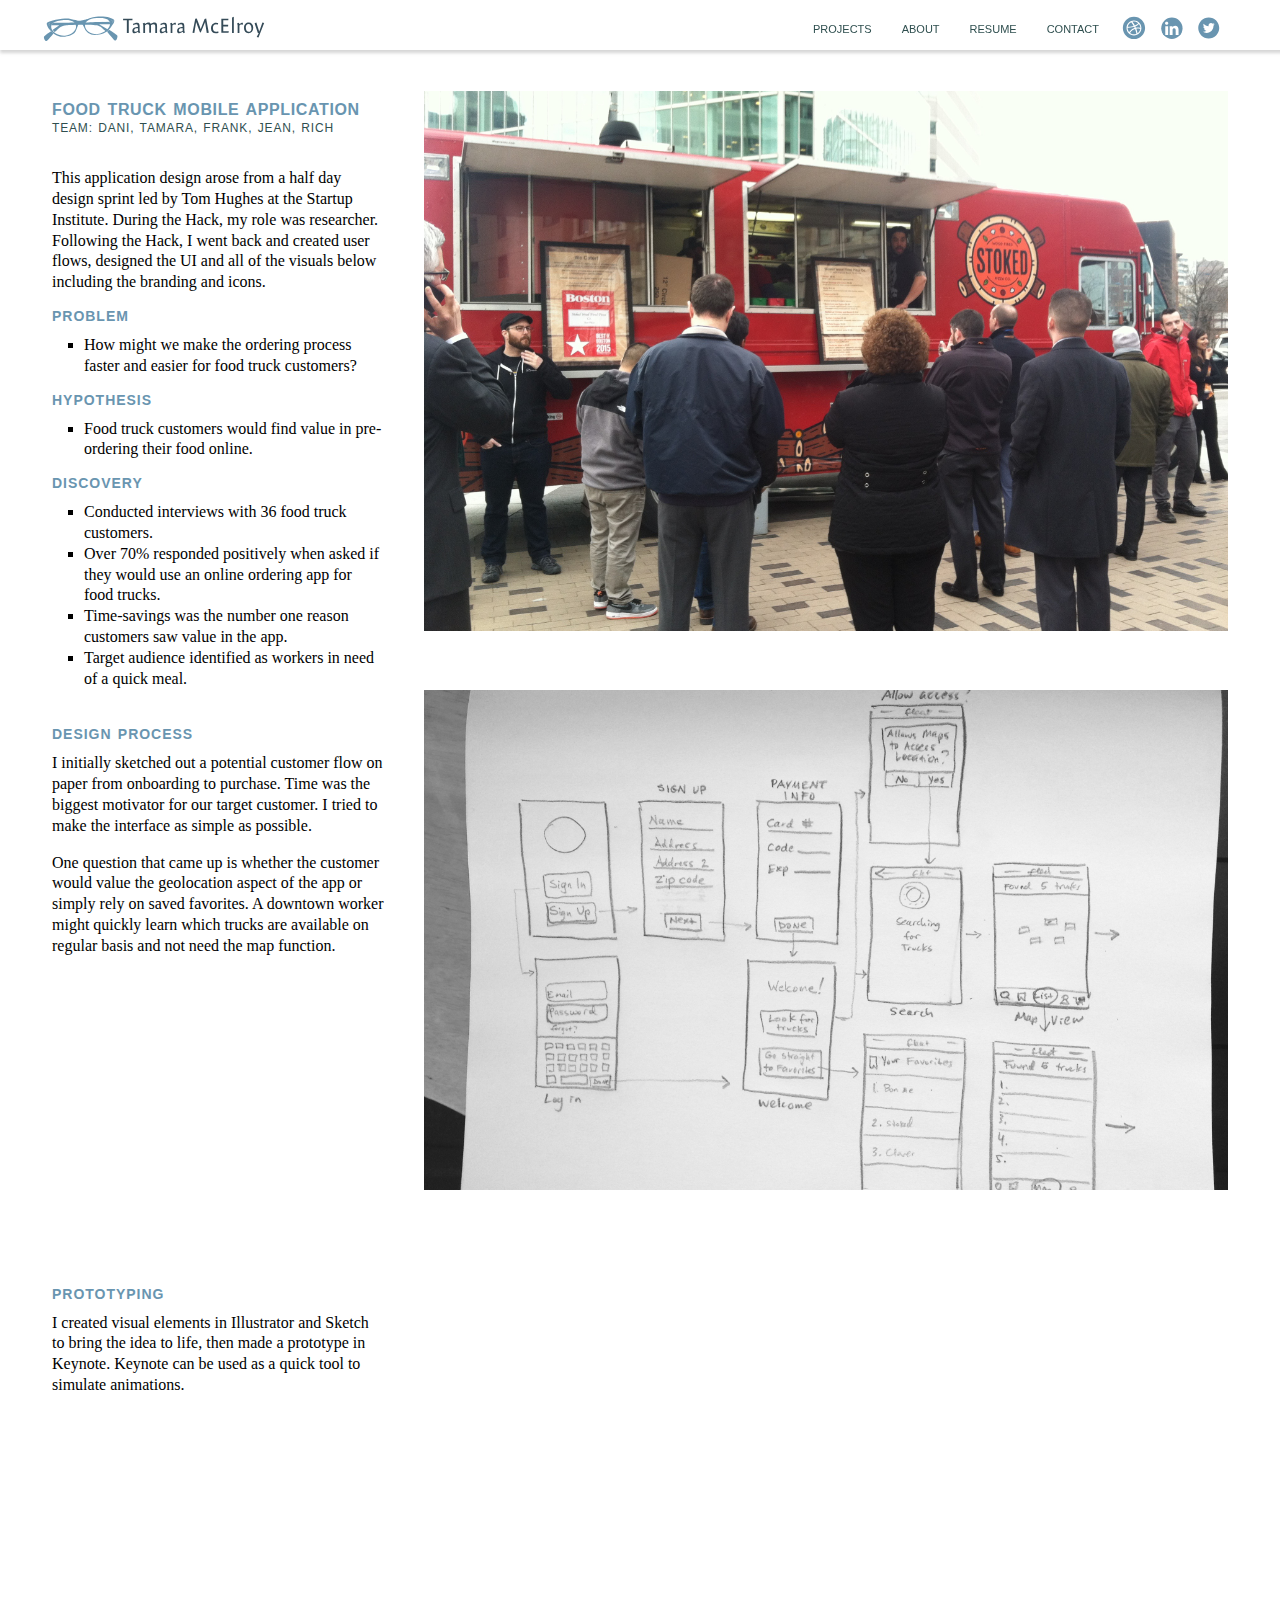
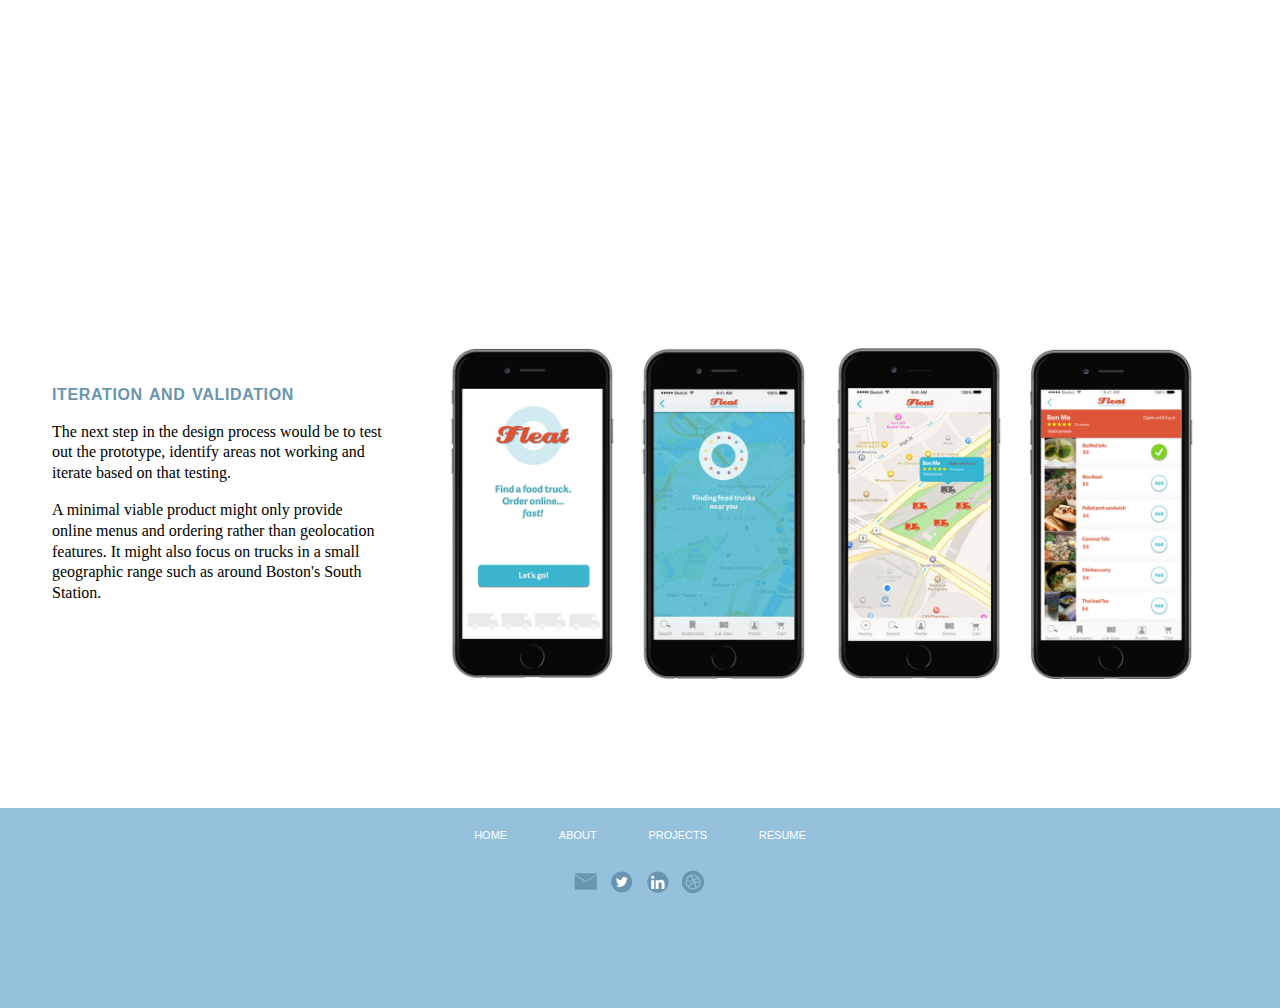
==== commit 3cfa56c8: "text edits to food truck page" ====
--- a/food-truck-mobile-app.html
+++ b/food-truck-mobile-app.html
@@ -46,7 +46,7 @@
             <ul>
                 <li><a href="../index.html#portfolio">PROJECTS</a></li>
                 <li><a href="index.html#about">ABOUT</a></li>
-                <li><a href="../images/ResumeMap.pdf" target= "_blank">RESUME</a></li>
+                <li><a href="../images/TamaraMcElroyDesign-Resume.pdf" target= "_blank">RESUME</a></li>
                 <li><a href="mailto:hello.tamaramc@gmail.com">CONTACT</a></li>
                 <li class="tw icon"><a href="https://twitter.com/tjmc3lroy" target="_blank"></a></li>
                 <li class="in icon social"><a href="https://www.linkedin.com/in/tamara-mcelroy-36450b14" target="_blank"></a></li>
@@ -68,7 +68,7 @@
 	           <div class="column span_4_of_12 sidebar">
                      <div class="mobile-width"><h3 class="portfolio-heading init ">Food Truck Mobile Application</h3>
                        <p class="portfolio-subhead sm">Team: Dani, Tamara, Frank, Jean, Rich</p>
-                    <p>This application design arose from a half day design sprint led by Tom Hughes at the Startup Institute.</p>
+                    <p>This application design arose from a half day design sprint led by Tom Hughes at the Startup Institute. During the Hack, my role was researcher. Following the Hack, I went back and created user flows, designed the UI and all of the visuals below including the branding and icons.</p>
                     <h6 class="portfolio-subhead">Problem</h6>
                        <ul>
                         <li>How might we make the ordering process faster and easier for food truck customers? </li>
@@ -156,7 +156,7 @@
                         <li><a href = "index.html#about">ABOUT</a></li>
                          <li><a href="index.html#portfolio">PROJECTS</a></li>
                         
-                        <li><a href = "../images/ResumeMap.pdf" target="_blank">RESUME</a></li>
+                        <li><a href = "../images/TamaraMcElroyDesign-Resume.pdf" target="_blank">RESUME</a></li>
                     </ul>
                    </div>
                     <div class="ftr-social">
--- a/css/styles.css
+++ b/css/styles.css
@@ -379,7 +379,7 @@
 #hero {
     width: 100%;
     height: 95vh;
-    background: gray;
+    background-color: pink;
     background-image: url("../images/hero-bw2.jpg");
     background-size: cover;
     background-attachment: fixed;
@@ -415,7 +415,7 @@
 
 .btn a:hover {
     background: #f96700; 
-    background: -webkit-linear-gradient(rgba(255, 141, 0, 0.6),#F96700);;(255, 141, 0, 0.6); /* For Safari 5.1 to 6.0 */
+    background: -webkit-linear-gradient(rgba(255, 141, 0, 0.6),#F96700);(255, 141, 0, 0.6); /* For Safari 5.1 to 6.0 */
     background: -o-linear-gradient(rgba(255, 141, 0, 0.6),#F96700); /* For Opera 11.1 to 12.0 */
     background: -moz-linear-gradient(rgba(255, 141, 0, 0.6),#F96700); /* For Firefox 3.6 to 15 */
     background: linear-gradient(rgba(255, 141, 0, 0.6),#F96700); /* Standard syntax */
@@ -712,6 +712,19 @@
      background-size: cover;
 }
 
+.mkt-7 {
+    height: 1080px;
+    background-image: url('../images/Market-color.jpg');
+     background-size: contain;
+    background-repeat: no-repeat;
+}
+.mkt-8 {
+    height: 1080px;
+    background-image: url('../images/Market-color-dropdown.jpg');
+     background-size: contain;
+    background-repeat: no-repeat;
+}
+
 /* Human Centered Design Images */
 .ideo1 {
     height: 540px;
@@ -1062,6 +1075,13 @@
 nav { z-index: 0; }
     
 .burger {display: block;}
+    
+    #hero {
+        background-image: url("../images/hero-bw2-mobile.jpg");
+        background-size: cover;
+        background-repeat: no-repeat;
+        background-position: 30%, 20%;
+    }
 
 
 /*  Nav Drawer Layout  */
